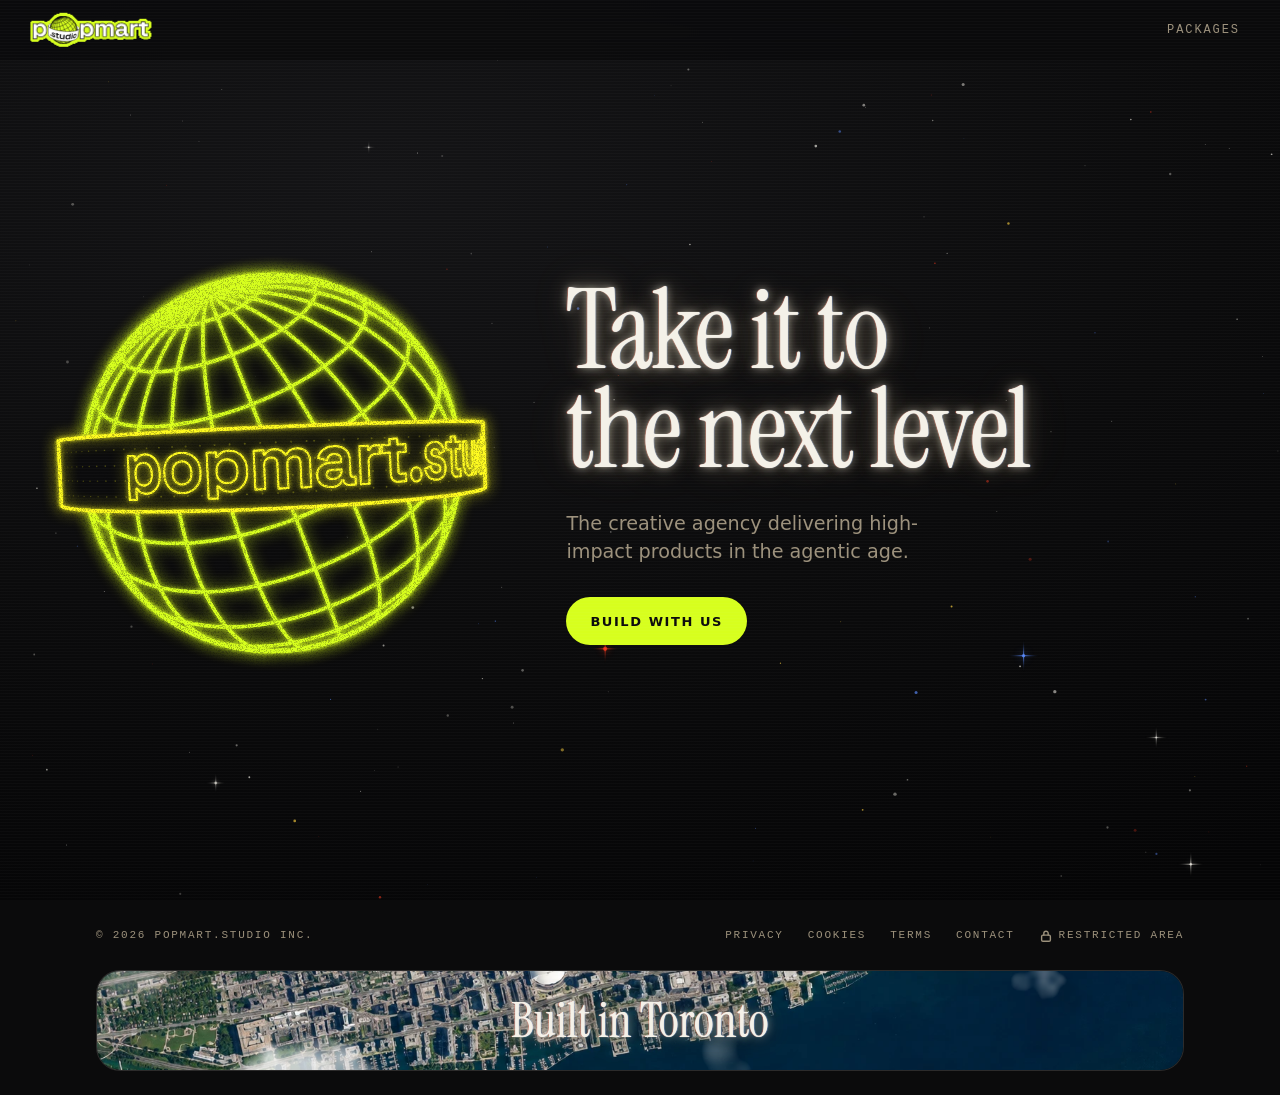
==== index.html @ 09f439f3 "Deploy main site build 924fa9c (polish, restricted access granted/denied, W1 logo, Umami tracking); " ====
<!doctype html>
<html lang="en">
  <head>
    <meta charset="UTF-8" />
    <meta name="viewport" content="width=device-width, initial-scale=1.0, viewport-fit=cover" />
    <!-- Title and description follow docs/brand/BRAND.md; main.ts sets the title again at runtime. -->
    <title>Popmart: take it to the next level</title>
    <meta name="description" content="Take it to the next level. Popmart is the creative agency delivering high-impact products in the agentic age." />
    <link rel="canonical" href="https://popmart.studio/" />
    <meta property="og:type" content="website" />
    <meta property="og:site_name" content="Popmart" />
    <meta property="og:title" content="Popmart: take it to the next level" />
    <meta property="og:description" content="Take it to the next level. Popmart is the creative agency delivering high-impact products in the agentic age." />
    <meta property="og:url" content="https://popmart.studio/" />
    <meta property="og:image" content="https://popmart.studio/og/popmart.jpg" />
    <meta property="og:image:width" content="1200" />
    <meta property="og:image:height" content="630" />
    <meta property="og:image:alt" content="Popmart: a glowing wireframe globe on a night sky." />
    <meta name="twitter:card" content="summary_large_image" />
    <script type="application/ld+json">{"@context":"https://schema.org","@type":"Organization","name":"popmart.studio inc.","url":"https://popmart.studio/","email":"hello@popmart.studio","address":{"@type":"PostalAddress","addressLocality":"Toronto","addressRegion":"ON","addressCountry":"CA"}}</script>
    <meta name="color-scheme" content="dark" />
    <link rel="icon" type="image/svg+xml" href="data:image/svg+xml,%3Csvg%20xmlns%3D%22http%3A%2F%2Fwww.w3.org%2F2000%2Fsvg%22%20viewBox%3D%220%200%2032%2032%22%3E%3Crect%20width%3D%2232%22%20height%3D%2232%22%20rx%3D%227%22%20fill%3D%22%230B0B0C%22%2F%3E%3Cg%20fill%3D%22none%22%20stroke%3D%22%23FFFB1F%22%20stroke-width%3D%221.8%22%20transform%3D%22rotate%28-18%2016%2016%29%22%3E%3Ccircle%20cx%3D%2216%22%20cy%3D%2216%22%20r%3D%2211.5%22%2F%3E%3Cellipse%20cx%3D%2216%22%20cy%3D%2216%22%20rx%3D%225%22%20ry%3D%2211.5%22%2F%3E%3Cpath%20d%3D%22M16%204.5v23M4.5%2016h23M6.3%2010h19.4M6.3%2022h19.4%22%2F%3E%3C%2Fg%3E%3C%2Fsvg%3E" />
    <script type="module" crossorigin src="./assets/main-B0G5JSRK.js"></script>
    <link rel="modulepreload" crossorigin href="./assets/popmart-logo-sticker-BYzoc0dW.js">
    <link rel="modulepreload" crossorigin href="./assets/analytics-6MR0V2H6.js">
    <link rel="modulepreload" crossorigin href="./assets/common-Bs9WjriF.js">
    <link rel="modulepreload" crossorigin href="./assets/globe-host-DySmc-qz.js">
    <link rel="stylesheet" crossorigin href="./assets/popmart-logo-sticker-D_1UnP_u.css">
  </head>
  <body>
    <div id="app"></div>
    <noscript><p style="padding:20px;font-family:sans-serif;color:#F4F1E8;background:#0B0B0C">Popmart: take it to the next level. The creative agency delivering high-impact products in the agentic age. Write to hello@popmart.studio.</p></noscript>
  </body>
</html>
---- assets/popmart-logo-sticker-D_1UnP_u.css ----
@font-face{font-family:Instrument Serif;font-style:normal;font-display:swap;font-weight:400;src:url(./instrument-serif-latin-ext-400-normal-C2je3j2s.woff2)format("woff2"),url(./instrument-serif-latin-ext-400-normal-CFCUzsTy.woff)format("woff");unicode-range:U+100-2BA,U+2BD-2C5,U+2C7-2CC,U+2CE-2D7,U+2DD-2FF,U+304,U+308,U+329,U+1D00-1DBF,U+1E00-1E9F,U+1EF2-1EFF,U+2020,U+20A0-20AB,U+20AD-20C0,U+2113,U+2C60-2C7F,U+A720-A7FF}@font-face{font-family:Instrument Serif;font-style:normal;font-display:swap;font-weight:400;src:url(./instrument-serif-latin-400-normal-DnYpCC2O.woff2)format("woff2"),url(./instrument-serif-latin-400-normal-BVbkICAY.woff)format("woff");unicode-range:U+??,U+131,U+152-153,U+2BB-2BC,U+2C6,U+2DA,U+2DC,U+304,U+308,U+329,U+2000-206F,U+20AC,U+2122,U+2191,U+2193,U+2212,U+2215,U+FEFF,U+FFFD}:root{--pm-night:#0b0b0c;--pm-cream:#f4f1e8;--pm-muted:#9c917c;--pm-lime:#d7ff1e;--pm-line:#f4f1e824;--pm-serif:"Instrument Serif", Georgia, "Times New Roman", serif;--pm-sans:Inter, system-ui, -apple-system, "Segoe UI", sans-serif;--pm-mono:"IBM Plex Mono", ui-monospace, Menlo, Consolas, monospace;--pm-gutter-l:max(16px, env(safe-area-inset-left,0px));--pm-gutter-r:max(16px, env(safe-area-inset-right,0px));--lightningcss-light: ;--lightningcss-dark:initial;color-scheme:dark}html{scroll-behavior:smooth}@media (prefers-reduced-motion:reduce){html{scroll-behavior:auto}}body{background:radial-gradient(120% 90% at 30% 20%, #141416 0%, var(--pm-night) 55%, #050506 100%) fixed;background-color:var(--pm-night);color:var(--pm-cream);font:400 17px/1.55 var(--pm-sans);-webkit-font-smoothing:antialiased;margin:0;overflow-x:hidden}body:after{content:"";pointer-events:none;z-index:5;background:repeating-linear-gradient(#ffffff06 0 1px,#0000 1px 3px);position:fixed;inset:0}#app{position:relative}.pm-sky{z-index:0;width:100%;height:100%;display:block;position:fixed;inset:0}.pm-top,main,.pm-foot{z-index:1;position:relative}a{color:inherit}a:focus-visible,.pm-globe:focus-visible{outline:2px solid var(--pm-cream);outline-offset:4px;border-radius:6px}.pm-top{z-index:4;padding-block:max(8px, env(safe-area-inset-top,0px)) 8px;padding-left:max(28px, env(safe-area-inset-left,0px));padding-right:max(28px, env(safe-area-inset-right,0px));-webkit-backdrop-filter:blur(12px);backdrop-filter:blur(12px);background:#0b0b0cf0;justify-content:space-between;align-items:center;gap:16px;display:flex;position:sticky;top:0}.pm-logo{line-height:0;display:block}.pm-logo>svg{width:auto;height:30px;display:block}@media (width>=640px){.pm-logo>svg{height:38px}}.pm-nav{gap:4px;display:flex}.pm-nav a{min-height:44px;font:500 12px/1 var(--pm-mono);letter-spacing:.16em;text-transform:uppercase;white-space:nowrap;color:var(--pm-muted);align-items:center;padding:0 12px;text-decoration:none;display:inline-flex}.pm-nav a:hover{color:var(--pm-cream)}.pm-nav .pm-members{border:1px solid var(--pm-line);color:var(--pm-cream);border-radius:999px}.pm-hero{box-sizing:border-box;max-width:1600px;min-height:calc(100svh - 70px);padding-block:24px 48px;padding-left:var(--pm-gutter-l);padding-right:var(--pm-gutter-r);grid-template-columns:minmax(280px,40vw) minmax(0,1fr);align-items:center;gap:clamp(16px,3vw,48px);margin:0 auto;display:grid}.pm-globe{aspect-ratio:1;cursor:pointer;border-radius:50%;width:100%;max-width:100%;display:block}.pm-copy{flex-direction:column;gap:clamp(20px,3.5vh,36px);min-width:0;display:flex}.pm-title{font:400 clamp(52px, 8.6vw, 156px)/.9 var(--pm-serif);letter-spacing:-.015em;text-wrap:balance;margin:0}.pm-title,.pm-glow{text-shadow:0 0 1px #fffff5e6,0 0 8px #fff8e18c,0 0 22px #ffecc852,0 0 48px #ffd6a02e,-1px 0 #ff3c2859,1px 0 #508cff4d}.pm-sub{max-width:34ch;color:var(--pm-muted);text-wrap:pretty;margin:0;font-size:clamp(17px,1.5vw,21px);line-height:1.45}.pm-ctas{flex-wrap:wrap;align-items:center;gap:12px 20px;margin:0;display:flex}.pm-btn{background:var(--pm-lime);min-height:48px;color:var(--pm-night);font:700 13px/1 var(--pm-sans);letter-spacing:.12em;text-transform:uppercase;border-radius:999px;align-items:center;padding:0 24px;text-decoration:none;display:inline-flex}.pm-btn:hover{background:var(--pm-cream)}.pm-link{min-height:44px;color:var(--pm-cream);text-underline-offset:5px;-webkit-text-decoration-color:var(--pm-muted);text-decoration-color:var(--pm-muted);align-items:center;font-size:16px;display:inline-flex}.pm-kicker{font:500 12px/1.4 var(--pm-mono);letter-spacing:.18em;text-transform:uppercase;color:var(--pm-lime);margin:0}.pm-wrap{box-sizing:border-box;max-width:880px;padding-left:var(--pm-gutter-l);padding-right:var(--pm-gutter-r);margin:0 auto}.pm-wrap-wide{max-width:1120px}.pm-center{text-align:center;flex-direction:column;align-items:center;display:flex}.pm-h2{font:400 clamp(44px, 7vw, 104px)/.95 var(--pm-serif);letter-spacing:-.01em;text-wrap:balance;margin:0}.pm-statement{max-width:44ch;font:400 clamp(17px, 1.6vw, 21px)/1.5 var(--pm-sans);color:var(--pm-muted);text-wrap:balance;margin:20px auto 0}.pm-center .pm-ctas{justify-content:center;margin-top:36px}.pm-email{font:500 15px/1.4 var(--pm-mono);color:var(--pm-cream);-webkit-user-select:all;user-select:all;overflow-wrap:anywhere}.pm-packages{padding-block:clamp(40px,8vh,96px) clamp(64px,12vh,128px)}.pm-cards{grid-template-columns:repeat(3,minmax(0,1fr));align-items:stretch;gap:20px;margin-top:clamp(48px,8vh,88px);display:grid}.pm-card{grid-row:span 6;grid-template-rows:subgrid;border:1px solid var(--pm-line);background:#141416d1;border-radius:24px;row-gap:16px;min-width:0;padding:28px 24px 24px;scroll-margin-top:24px;display:grid}.pm-card:hover,.pm-card:focus-within,.pm-card:target{border-color:var(--pm-lime)}.pm-card-kind{font:500 12px/1.4 var(--pm-mono);letter-spacing:.16em;text-transform:uppercase;color:var(--pm-lime);gap:12px;margin:0;display:flex}.pm-card-kind span{color:var(--pm-muted);font-variant-numeric:tabular-nums}.pm-card-name{font:400 clamp(56px, 6vw, 80px)/.9 var(--pm-serif);margin:0}.pm-card-who{text-wrap:pretty;margin:0;font-size:17px;line-height:1.5}.pm-card-list{border-top:1px solid var(--pm-line);padding-top:16px}.pm-card-adds{font:500 12px/1.4 var(--pm-mono);letter-spacing:.12em;text-transform:uppercase;color:var(--pm-muted);margin:0 0 12px}.pm-card ul{gap:14px;margin:0;padding:0;list-style:none;display:grid}.pm-card li{color:var(--pm-muted);gap:2px;padding-left:22px;font-size:15px;line-height:1.45;display:grid;position:relative}.pm-card li:before{content:"";background:var(--pm-lime);border-radius:50%;width:9px;height:9px;position:absolute;top:6px;left:0}.pm-card li strong{color:var(--pm-cream);font-size:16px;font-weight:600}.pm-card-get{border-top:1px solid var(--pm-line);gap:4px;margin:0;padding-top:16px;font-size:16px;font-weight:600;display:grid}.pm-card-get span{font:500 11px/1.4 var(--pm-mono);letter-spacing:.16em;text-transform:uppercase;color:var(--pm-lime)}.pm-card-cta{justify-content:center}.pm-note{text-align:center;color:var(--pm-muted);margin:32px 0 0}.pm-legal{padding-block:clamp(40px,8vh,96px)}.pm-legal .pm-legal-updated{margin-left:0}.pm-legal-part{max-width:65ch;margin-top:48px;scroll-margin-top:96px}.pm-legal-part h2{font:400 clamp(30px, 4vw, 40px)/1.1 var(--pm-serif);margin:0 0 12px}.pm-legal-part p{color:var(--pm-cream);margin:0 0 14px}.pm-legal-part a{color:var(--pm-lime)}.pm-foot{padding-block:24px max(24px, env(safe-area-inset-bottom,0px))}.pm-city{border:1px solid var(--pm-line);background:var(--pm-night);border-radius:24px;height:max(80px,11svh);position:relative;overflow:hidden}.pm-city-map{width:100%;height:100%;display:block}.pm-city-title{text-align:center;font:400 clamp(28px, 4vw, 48px)/1 var(--pm-serif);pointer-events:none;filter:drop-shadow(0 2px 14px #000000b3);margin:0;position:absolute;top:50%;left:0;right:0;transform:translateY(-50%)}.pm-city-credit{color:#f4f1e8cc;pointer-events:none;background:#0b0b0cb3;border-radius:999px;margin:0;padding:2px 8px;font-size:10px;position:absolute;bottom:8px;left:10px}.pm-foot-row{font:500 11px/1.4 var(--pm-mono);letter-spacing:.16em;text-transform:uppercase;color:var(--pm-muted);flex-wrap:wrap;justify-content:space-between;align-items:center;gap:8px 24px;margin-bottom:12px;display:flex}.pm-foot-name{margin:0}.pm-foot-links{flex-wrap:wrap;gap:0 4px;margin-inline:-10px;display:flex}.pm-foot-links a,.pm-foot-links .pm-copybtn{min-height:44px;color:var(--pm-muted);align-items:center;gap:6px;padding:0 10px;text-decoration:none;display:inline-flex}.pm-foot-links a:hover,.pm-foot-links .pm-copybtn:hover{color:var(--pm-cream)}.pm-lock{display:inline-flex}.pm-copybtn{font:inherit;letter-spacing:inherit;text-transform:inherit;color:inherit;cursor:pointer;background:0 0;border:0;margin:0;position:relative}.pm-copy-done{opacity:0;color:var(--pm-lime);transition:opacity .15s,transform .15s;display:inline-flex;position:absolute;left:calc(100% - 8px);transform:scale(.6)}.pm-copybtn.is-copied .pm-copy-done{opacity:1;transform:none}.pm-copy-tip{background:var(--pm-cream);color:var(--pm-night);font:500 12px/1.2 var(--pm-sans);letter-spacing:0;text-transform:none;white-space:nowrap;opacity:0;pointer-events:none;border-radius:8px;padding:6px 10px;transition:opacity .15s,translate .15s;position:absolute;bottom:calc(100% + 6px);left:50%;translate:-50% 4px}.pm-copy-tip:empty{display:none}.pm-copybtn.is-copied .pm-copy-tip,.pm-copybtn.is-shown .pm-copy-tip{opacity:1;translate:-50%}.pm-copybtn:focus-visible{outline:2px solid var(--pm-cream);outline-offset:2px;border-radius:6px}.pm-copy-inline{color:var(--pm-lime);text-underline-offset:3px;align-items:center;gap:4px;padding:0;text-decoration:underline;display:inline-flex}.pm-copy-inline .pm-copy-done{left:calc(100% + 4px)}@media (width<=640px){.pm-foot-row{text-align:center;flex-direction:column;justify-content:center;gap:12px}.pm-foot-links{justify-content:center;gap:4px 20px;max-width:340px;margin-inline:0}}@media (width<=900px){.pm-hero{text-align:center;grid-template-columns:minmax(0,1fr);align-content:center;justify-items:center;min-height:auto;padding-block:32px 64px}.pm-globe{width:min(62vw,330px)}.pm-title{font-size:clamp(48px,13vw,84px)}.pm-copy{align-items:center;width:100%}.pm-hero .pm-ctas{justify-content:center}}@media (width<=480px){.pm-top{padding-left:max(20px, env(safe-area-inset-left,0px));padding-right:max(12px, env(safe-area-inset-right,0px))}.pm-nav a{letter-spacing:.1em;padding:0 10px}}@media (width<=900px){.pm-cards{grid-template-columns:minmax(0,1fr);max-width:520px;margin-inline:auto}}
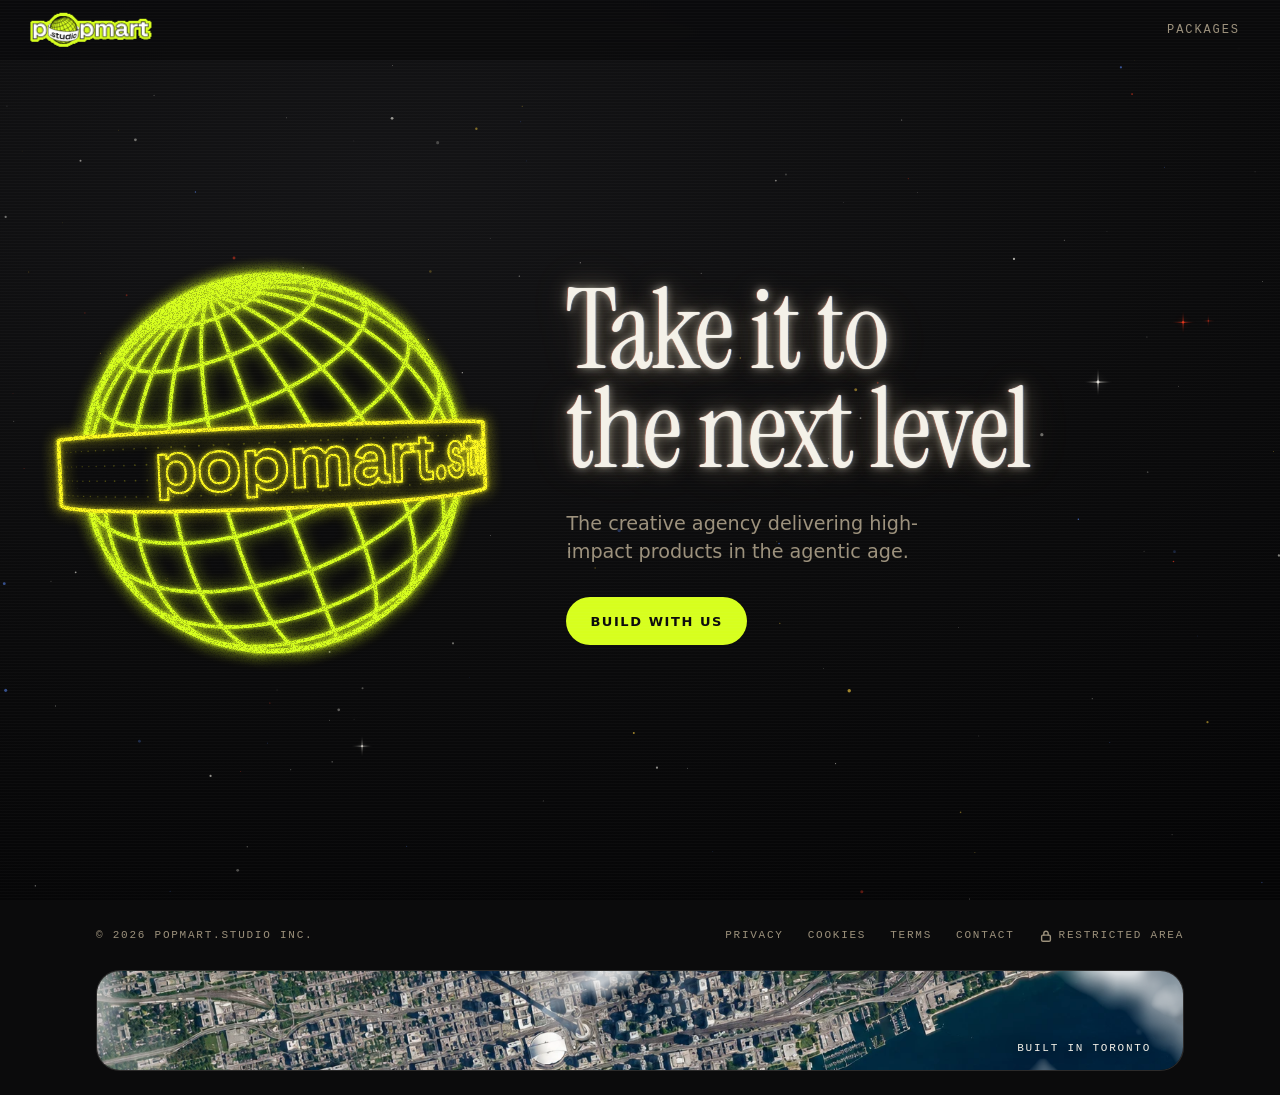
==== commit f48f482b: "Deploy main site build 48ab142 (restricted LED font, beam wipe, scan lines, green granted; footer to" ====
--- a/index.html
+++ b/index.html
@@ -20,12 +20,12 @@
     <script type="application/ld+json">{"@context":"https://schema.org","@type":"Organization","name":"popmart.studio inc.","url":"https://popmart.studio/","email":"hello@popmart.studio","address":{"@type":"PostalAddress","addressLocality":"Toronto","addressRegion":"ON","addressCountry":"CA"}}</script>
     <meta name="color-scheme" content="dark" />
     <link rel="icon" type="image/svg+xml" href="data:image/svg+xml,%3Csvg%20xmlns%3D%22http%3A%2F%2Fwww.w3.org%2F2000%2Fsvg%22%20viewBox%3D%220%200%2032%2032%22%3E%3Crect%20width%3D%2232%22%20height%3D%2232%22%20rx%3D%227%22%20fill%3D%22%230B0B0C%22%2F%3E%3Cg%20fill%3D%22none%22%20stroke%3D%22%23FFFB1F%22%20stroke-width%3D%221.8%22%20transform%3D%22rotate%28-18%2016%2016%29%22%3E%3Ccircle%20cx%3D%2216%22%20cy%3D%2216%22%20r%3D%2211.5%22%2F%3E%3Cellipse%20cx%3D%2216%22%20cy%3D%2216%22%20rx%3D%225%22%20ry%3D%2211.5%22%2F%3E%3Cpath%20d%3D%22M16%204.5v23M4.5%2016h23M6.3%2010h19.4M6.3%2022h19.4%22%2F%3E%3C%2Fg%3E%3C%2Fsvg%3E" />
-    <script type="module" crossorigin src="./assets/main-B0G5JSRK.js"></script>
-    <link rel="modulepreload" crossorigin href="./assets/popmart-logo-sticker-BYzoc0dW.js">
+    <script type="module" crossorigin src="./assets/main-DjNZqnS1.js"></script>
+    <link rel="modulepreload" crossorigin href="./assets/popmart-logo-sticker-B9rBhHy_.js">
     <link rel="modulepreload" crossorigin href="./assets/analytics-6MR0V2H6.js">
-    <link rel="modulepreload" crossorigin href="./assets/common-Bs9WjriF.js">
-    <link rel="modulepreload" crossorigin href="./assets/globe-host-DySmc-qz.js">
-    <link rel="stylesheet" crossorigin href="./assets/popmart-logo-sticker-D_1UnP_u.css">
+    <link rel="modulepreload" crossorigin href="./assets/common-CgDsStlb.js">
+    <link rel="modulepreload" crossorigin href="./assets/globe-host-D3DgwiAF.js">
+    <link rel="stylesheet" crossorigin href="./assets/popmart-logo-sticker-H9shFI2y.css">
   </head>
   <body>
     <div id="app"></div>
--- a/assets/popmart-logo-sticker-H9shFI2y.css
+++ b/assets/popmart-logo-sticker-H9shFI2y.css
@@ -0,0 +1 @@
+@font-face{font-family:Instrument Serif;font-style:normal;font-display:swap;font-weight:400;src:url(./instrument-serif-latin-ext-400-normal-C2je3j2s.woff2)format("woff2"),url(./instrument-serif-latin-ext-400-normal-CFCUzsTy.woff)format("woff");unicode-range:U+100-2BA,U+2BD-2C5,U+2C7-2CC,U+2CE-2D7,U+2DD-2FF,U+304,U+308,U+329,U+1D00-1DBF,U+1E00-1E9F,U+1EF2-1EFF,U+2020,U+20A0-20AB,U+20AD-20C0,U+2113,U+2C60-2C7F,U+A720-A7FF}@font-face{font-family:Instrument Serif;font-style:normal;font-display:swap;font-weight:400;src:url(./instrument-serif-latin-400-normal-DnYpCC2O.woff2)format("woff2"),url(./instrument-serif-latin-400-normal-BVbkICAY.woff)format("woff");unicode-range:U+??,U+131,U+152-153,U+2BB-2BC,U+2C6,U+2DA,U+2DC,U+304,U+308,U+329,U+2000-206F,U+20AC,U+2122,U+2191,U+2193,U+2212,U+2215,U+FEFF,U+FFFD}:root{--pm-night:#0b0b0c;--pm-cream:#f4f1e8;--pm-muted:#9c917c;--pm-lime:#d7ff1e;--pm-line:#f4f1e824;--pm-serif:"Instrument Serif", Georgia, "Times New Roman", serif;--pm-sans:Inter, system-ui, -apple-system, "Segoe UI", sans-serif;--pm-mono:"IBM Plex Mono", ui-monospace, Menlo, Consolas, monospace;--pm-gutter-l:max(16px, env(safe-area-inset-left,0px));--pm-gutter-r:max(16px, env(safe-area-inset-right,0px));--lightningcss-light: ;--lightningcss-dark:initial;color-scheme:dark}html{scroll-behavior:smooth}@media (prefers-reduced-motion:reduce){html{scroll-behavior:auto}}body{background:radial-gradient(120% 90% at 30% 20%, #141416 0%, var(--pm-night) 55%, #050506 100%) fixed;background-color:var(--pm-night);color:var(--pm-cream);font:400 17px/1.55 var(--pm-sans);-webkit-font-smoothing:antialiased;margin:0;overflow-x:hidden}body:after{content:"";pointer-events:none;z-index:5;background:repeating-linear-gradient(#ffffff06 0 1px,#0000 1px 3px);position:fixed;inset:0}#app{position:relative}.pm-sky{z-index:0;width:100%;height:100%;display:block;position:fixed;inset:0}.pm-top,main,.pm-foot{z-index:1;position:relative}a{color:inherit}a:focus-visible,.pm-globe:focus-visible{outline:2px solid var(--pm-cream);outline-offset:4px;border-radius:6px}.pm-top{z-index:4;padding-block:max(8px, env(safe-area-inset-top,0px)) 8px;padding-left:max(28px, env(safe-area-inset-left,0px));padding-right:max(28px, env(safe-area-inset-right,0px));-webkit-backdrop-filter:blur(12px);backdrop-filter:blur(12px);background:#0b0b0cf0;justify-content:space-between;align-items:center;gap:16px;display:flex;position:sticky;top:0}.pm-logo{line-height:0;display:block}.pm-logo>svg{width:auto;height:30px;display:block}@media (width>=640px){.pm-logo>svg{height:38px}}.pm-nav{gap:4px;display:flex}.pm-nav a{min-height:44px;font:500 12px/1 var(--pm-mono);letter-spacing:.16em;text-transform:uppercase;white-space:nowrap;color:var(--pm-muted);align-items:center;padding:0 12px;text-decoration:none;display:inline-flex}.pm-nav a:hover{color:var(--pm-cream)}.pm-nav .pm-members{border:1px solid var(--pm-line);color:var(--pm-cream);border-radius:999px}.pm-hero{box-sizing:border-box;max-width:1600px;min-height:calc(100svh - 70px);padding-block:24px 48px;padding-left:var(--pm-gutter-l);padding-right:var(--pm-gutter-r);grid-template-columns:minmax(280px,40vw) minmax(0,1fr);align-items:center;gap:clamp(16px,3vw,48px);margin:0 auto;display:grid}.pm-globe{aspect-ratio:1;cursor:pointer;border-radius:50%;width:100%;max-width:100%;display:block}.pm-copy{flex-direction:column;gap:clamp(20px,3.5vh,36px);min-width:0;display:flex}.pm-title{font:400 clamp(52px, 8.6vw, 156px)/.9 var(--pm-serif);letter-spacing:-.015em;text-wrap:balance;margin:0}.pm-title,.pm-glow{text-shadow:0 0 1px #fffff5e6,0 0 8px #fff8e18c,0 0 22px #ffecc852,0 0 48px #ffd6a02e,-1px 0 #ff3c2859,1px 0 #508cff4d}.pm-sub{max-width:34ch;color:var(--pm-muted);text-wrap:pretty;margin:0;font-size:clamp(17px,1.5vw,21px);line-height:1.45}.pm-ctas{flex-wrap:wrap;align-items:center;gap:12px 20px;margin:0;display:flex}.pm-btn{background:var(--pm-lime);min-height:48px;color:var(--pm-night);font:700 13px/1 var(--pm-sans);letter-spacing:.12em;text-transform:uppercase;border-radius:999px;align-items:center;padding:0 24px;text-decoration:none;display:inline-flex}.pm-btn:hover{background:var(--pm-cream)}.pm-link{min-height:44px;color:var(--pm-cream);text-underline-offset:5px;-webkit-text-decoration-color:var(--pm-muted);text-decoration-color:var(--pm-muted);align-items:center;font-size:16px;display:inline-flex}.pm-kicker{font:500 12px/1.4 var(--pm-mono);letter-spacing:.18em;text-transform:uppercase;color:var(--pm-lime);margin:0}.pm-wrap{box-sizing:border-box;max-width:880px;padding-left:var(--pm-gutter-l);padding-right:var(--pm-gutter-r);margin:0 auto}.pm-wrap-wide{max-width:1120px}.pm-center{text-align:center;flex-direction:column;align-items:center;display:flex}.pm-h2{font:400 clamp(44px, 7vw, 104px)/.95 var(--pm-serif);letter-spacing:-.01em;text-wrap:balance;margin:0}.pm-statement{max-width:44ch;font:400 clamp(17px, 1.6vw, 21px)/1.5 var(--pm-sans);color:var(--pm-muted);text-wrap:balance;margin:20px auto 0}.pm-center .pm-ctas{justify-content:center;margin-top:36px}.pm-email{font:500 15px/1.4 var(--pm-mono);color:var(--pm-cream);-webkit-user-select:all;user-select:all;overflow-wrap:anywhere}.pm-packages{padding-block:clamp(40px,8vh,96px) clamp(64px,12vh,128px)}.pm-cards{grid-template-columns:repeat(3,minmax(0,1fr));align-items:stretch;gap:20px;margin-top:clamp(48px,8vh,88px);display:grid}.pm-card{grid-row:span 6;grid-template-rows:subgrid;border:1px solid var(--pm-line);background:#141416d1;border-radius:24px;row-gap:16px;min-width:0;padding:28px 24px 24px;scroll-margin-top:24px;display:grid}.pm-card:hover,.pm-card:focus-within,.pm-card:target{border-color:var(--pm-lime)}.pm-card-kind{font:500 12px/1.4 var(--pm-mono);letter-spacing:.16em;text-transform:uppercase;color:var(--pm-lime);gap:12px;margin:0;display:flex}.pm-card-kind span{color:var(--pm-muted);font-variant-numeric:tabular-nums}.pm-card-name{font:400 clamp(56px, 6vw, 80px)/.9 var(--pm-serif);margin:0}.pm-card-who{text-wrap:pretty;margin:0;font-size:17px;line-height:1.5}.pm-card-list{border-top:1px solid var(--pm-line);padding-top:16px}.pm-card-adds{font:500 12px/1.4 var(--pm-mono);letter-spacing:.12em;text-transform:uppercase;color:var(--pm-muted);margin:0 0 12px}.pm-card ul{gap:14px;margin:0;padding:0;list-style:none;display:grid}.pm-card li{color:var(--pm-muted);gap:2px;padding-left:22px;font-size:15px;line-height:1.45;display:grid;position:relative}.pm-card li:before{content:"";background:var(--pm-lime);border-radius:50%;width:9px;height:9px;position:absolute;top:6px;left:0}.pm-card li strong{color:var(--pm-cream);font-size:16px;font-weight:600}.pm-card-get{border-top:1px solid var(--pm-line);gap:4px;margin:0;padding-top:16px;font-size:16px;font-weight:600;display:grid}.pm-card-get span{font:500 11px/1.4 var(--pm-mono);letter-spacing:.16em;text-transform:uppercase;color:var(--pm-lime)}.pm-card-cta{justify-content:center}.pm-note{text-align:center;color:var(--pm-muted);margin:32px 0 0}.pm-legal{padding-block:clamp(40px,8vh,96px)}.pm-legal .pm-legal-updated{margin-left:0}.pm-legal-part{max-width:65ch;margin-top:48px;scroll-margin-top:96px}.pm-legal-part h2{font:400 clamp(30px, 4vw, 40px)/1.1 var(--pm-serif);margin:0 0 12px}.pm-legal-part p{color:var(--pm-cream);margin:0 0 14px}.pm-legal-part a{color:var(--pm-lime)}.pm-foot{padding-block:24px max(24px, env(safe-area-inset-bottom,0px))}.pm-city{border:1px solid var(--pm-line);background:var(--pm-night);border-radius:24px;height:max(80px,11svh);position:relative;overflow:hidden}.pm-city-map{width:100%;height:100%;display:block}.pm-city-title{font:500 11px/1.4 var(--pm-mono);letter-spacing:.16em;text-transform:uppercase;color:var(--pm-cream);text-shadow:none;pointer-events:none;filter:drop-shadow(0 1px 6px #000c);margin:0;position:absolute;bottom:clamp(8px,14%,18px);right:clamp(12px,3%,32px)}.pm-city-credit{color:#f4f1e8cc;pointer-events:none;background:#0b0b0cb3;border-radius:999px;margin:0;padding:2px 8px;font-size:10px;position:absolute;bottom:8px;left:10px}.pm-foot-row{font:500 11px/1.4 var(--pm-mono);letter-spacing:.16em;text-transform:uppercase;color:var(--pm-muted);flex-wrap:wrap;justify-content:space-between;align-items:center;gap:8px 24px;margin-bottom:12px;display:flex}.pm-foot-name{margin:0}.pm-foot-links{flex-wrap:wrap;gap:0 4px;margin-inline:-10px;display:flex}.pm-foot-links a,.pm-foot-links .pm-copybtn{min-height:44px;color:var(--pm-muted);align-items:center;gap:6px;padding:0 10px;text-decoration:none;display:inline-flex}.pm-foot-links a:hover,.pm-foot-links .pm-copybtn:hover{color:var(--pm-cream)}.pm-lock{display:inline-flex}.pm-copybtn{font:inherit;letter-spacing:inherit;text-transform:inherit;color:inherit;cursor:pointer;background:0 0;border:0;margin:0;position:relative}.pm-copy-done{opacity:0;color:var(--pm-lime);transition:opacity .15s,transform .15s;display:inline-flex;position:absolute;left:calc(100% - 8px);transform:scale(.6)}.pm-copybtn.is-copied .pm-copy-done{opacity:1;transform:none}.pm-copy-tip{color:var(--pm-cream);font:500 12px/1.2 var(--pm-sans);letter-spacing:0;text-transform:none;white-space:nowrap;opacity:0;pointer-events:none;background:#262624;border:1px solid #f4f1e824;border-radius:8px;padding:6px 10px;transition:opacity .15s,translate .15s;position:absolute;bottom:calc(100% + 6px);left:50%;translate:-50% 4px;box-shadow:0 6px 18px #00000073}.pm-copy-tip:empty{display:none}.pm-copybtn.is-copied .pm-copy-tip,.pm-copybtn.is-shown .pm-copy-tip{opacity:1;translate:-50%}.pm-copybtn:focus-visible{outline:2px solid var(--pm-cream);outline-offset:2px;border-radius:6px}.pm-copy-inline{color:var(--pm-lime);text-underline-offset:3px;align-items:center;gap:4px;padding:0;text-decoration:underline;display:inline-flex}.pm-copy-inline .pm-copy-done{left:calc(100% + 4px)}@media (width<=640px){.pm-foot-row{text-align:center;flex-direction:column;justify-content:center;gap:12px}.pm-foot-links{justify-content:center;gap:4px 20px;max-width:340px;margin-inline:0}}@media (width<=900px){.pm-hero{text-align:center;grid-template-columns:minmax(0,1fr);align-content:center;justify-items:center;min-height:auto;padding-block:32px 64px}.pm-globe{width:min(62vw,330px)}.pm-title{font-size:clamp(48px,13vw,84px)}.pm-copy{align-items:center;width:100%}.pm-hero .pm-ctas{justify-content:center}}@media (width<=480px){.pm-top{padding-left:max(20px, env(safe-area-inset-left,0px));padding-right:max(12px, env(safe-area-inset-right,0px))}.pm-nav a{letter-spacing:.1em;padding:0 10px}}@media (width<=900px){.pm-cards{grid-template-columns:minmax(0,1fr);max-width:520px;margin-inline:auto}}
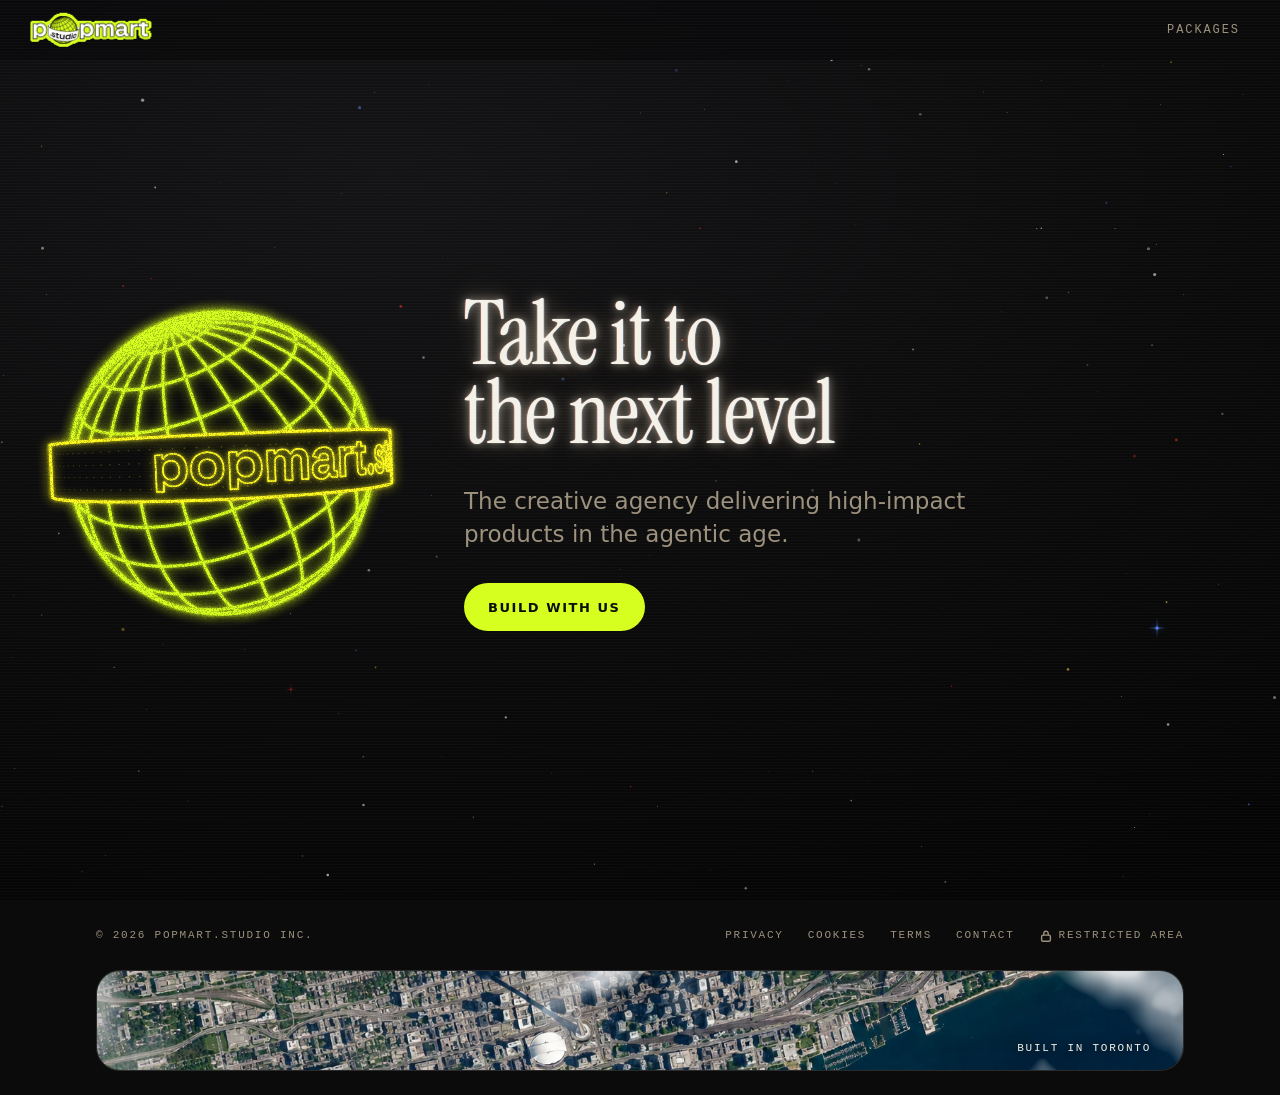
==== commit 5ca294e2: "Deploy main site build 653fa62 (smaller hero, one-line packages intro, sphere LED panel, page colour" ====
--- a/index.html
+++ b/index.html
@@ -20,12 +20,12 @@
     <script type="application/ld+json">{"@context":"https://schema.org","@type":"Organization","name":"popmart.studio inc.","url":"https://popmart.studio/","email":"hello@popmart.studio","address":{"@type":"PostalAddress","addressLocality":"Toronto","addressRegion":"ON","addressCountry":"CA"}}</script>
     <meta name="color-scheme" content="dark" />
     <link rel="icon" type="image/svg+xml" href="data:image/svg+xml,%3Csvg%20xmlns%3D%22http%3A%2F%2Fwww.w3.org%2F2000%2Fsvg%22%20viewBox%3D%220%200%2032%2032%22%3E%3Crect%20width%3D%2232%22%20height%3D%2232%22%20rx%3D%227%22%20fill%3D%22%230B0B0C%22%2F%3E%3Cg%20fill%3D%22none%22%20stroke%3D%22%23FFFB1F%22%20stroke-width%3D%221.8%22%20transform%3D%22rotate%28-18%2016%2016%29%22%3E%3Ccircle%20cx%3D%2216%22%20cy%3D%2216%22%20r%3D%2211.5%22%2F%3E%3Cellipse%20cx%3D%2216%22%20cy%3D%2216%22%20rx%3D%225%22%20ry%3D%2211.5%22%2F%3E%3Cpath%20d%3D%22M16%204.5v23M4.5%2016h23M6.3%2010h19.4M6.3%2022h19.4%22%2F%3E%3C%2Fg%3E%3C%2Fsvg%3E" />
-    <script type="module" crossorigin src="./assets/main-DjNZqnS1.js"></script>
-    <link rel="modulepreload" crossorigin href="./assets/popmart-logo-sticker-B9rBhHy_.js">
+    <script type="module" crossorigin src="./assets/main-DmKQWAIK.js"></script>
+    <link rel="modulepreload" crossorigin href="./assets/popmart-logo-sticker-wb8j6ng9.js">
     <link rel="modulepreload" crossorigin href="./assets/analytics-6MR0V2H6.js">
-    <link rel="modulepreload" crossorigin href="./assets/common-CgDsStlb.js">
-    <link rel="modulepreload" crossorigin href="./assets/globe-host-D3DgwiAF.js">
-    <link rel="stylesheet" crossorigin href="./assets/popmart-logo-sticker-H9shFI2y.css">
+    <link rel="modulepreload" crossorigin href="./assets/common-C12qJk7I.js">
+    <link rel="modulepreload" crossorigin href="./assets/globe-host-rE4OFWDB.js">
+    <link rel="stylesheet" crossorigin href="./assets/popmart-logo-sticker-7hBACeBk.css">
   </head>
   <body>
     <div id="app"></div>
--- a/assets/popmart-logo-sticker-7hBACeBk.css
+++ b/assets/popmart-logo-sticker-7hBACeBk.css
@@ -0,0 +1 @@
+@font-face{font-family:Instrument Serif;font-style:normal;font-display:swap;font-weight:400;src:url(./instrument-serif-latin-ext-400-normal-C2je3j2s.woff2)format("woff2"),url(./instrument-serif-latin-ext-400-normal-CFCUzsTy.woff)format("woff");unicode-range:U+100-2BA,U+2BD-2C5,U+2C7-2CC,U+2CE-2D7,U+2DD-2FF,U+304,U+308,U+329,U+1D00-1DBF,U+1E00-1E9F,U+1EF2-1EFF,U+2020,U+20A0-20AB,U+20AD-20C0,U+2113,U+2C60-2C7F,U+A720-A7FF}@font-face{font-family:Instrument Serif;font-style:normal;font-display:swap;font-weight:400;src:url(./instrument-serif-latin-400-normal-DnYpCC2O.woff2)format("woff2"),url(./instrument-serif-latin-400-normal-BVbkICAY.woff)format("woff");unicode-range:U+??,U+131,U+152-153,U+2BB-2BC,U+2C6,U+2DA,U+2DC,U+304,U+308,U+329,U+2000-206F,U+20AC,U+2122,U+2191,U+2193,U+2212,U+2215,U+FEFF,U+FFFD}:root{--pm-night:#0b0b0c;--pm-cream:#f4f1e8;--pm-muted:#9c917c;--pm-lime:#d7ff1e;--pm-line:#f4f1e824;--pm-serif:"Instrument Serif", Georgia, "Times New Roman", serif;--pm-sans:Inter, system-ui, -apple-system, "Segoe UI", sans-serif;--pm-mono:"IBM Plex Mono", ui-monospace, Menlo, Consolas, monospace;--pm-gutter-l:max(16px, env(safe-area-inset-left,0px));--pm-gutter-r:max(16px, env(safe-area-inset-right,0px));--lightningcss-light: ;--lightningcss-dark:initial;color-scheme:dark}html{scroll-behavior:smooth}@media (prefers-reduced-motion:reduce){html{scroll-behavior:auto}}body{background:radial-gradient(120% 90% at 30% 20%, #141416 0%, var(--pm-night) 55%, #050506 100%) fixed;background-color:var(--pm-night);color:var(--pm-cream);font:400 17px/1.55 var(--pm-sans);-webkit-font-smoothing:antialiased;margin:0;overflow-x:hidden}body:after{content:"";pointer-events:none;z-index:5;background:repeating-linear-gradient(#ffffff06 0 1px,#0000 1px 3px);position:fixed;inset:0}#app{position:relative}.pm-sky{z-index:0;width:100%;height:100%;display:block;position:fixed;inset:0}.pm-top,main,.pm-foot{z-index:1;position:relative}a{color:inherit}a:focus-visible,.pm-globe:focus-visible{outline:2px solid var(--pm-cream);outline-offset:4px;border-radius:6px}.pm-top{z-index:4;padding-block:max(8px, env(safe-area-inset-top,0px)) 8px;padding-left:max(28px, env(safe-area-inset-left,0px));padding-right:max(28px, env(safe-area-inset-right,0px));-webkit-backdrop-filter:blur(12px);backdrop-filter:blur(12px);background:#0b0b0cf0;justify-content:space-between;align-items:center;gap:16px;display:flex;position:sticky;top:0}.pm-logo{line-height:0;display:block}.pm-logo>svg{width:auto;height:30px;display:block}@media (width>=640px){.pm-logo>svg{height:38px}}.pm-nav{gap:4px;display:flex}.pm-nav a{min-height:44px;font:500 12px/1 var(--pm-mono);letter-spacing:.16em;text-transform:uppercase;white-space:nowrap;color:var(--pm-muted);align-items:center;padding:0 12px;text-decoration:none;display:inline-flex}.pm-nav a:hover{color:var(--pm-cream)}.pm-nav .pm-members{border:1px solid var(--pm-line);color:var(--pm-cream);border-radius:999px}.pm-hero{box-sizing:border-box;max-width:1600px;min-height:calc(100svh - 70px);padding-block:24px 48px;padding-left:var(--pm-gutter-l);padding-right:var(--pm-gutter-r);grid-template-columns:minmax(260px,32vw) minmax(0,1fr);align-items:center;gap:clamp(16px,3vw,48px);margin:0 auto;display:grid}.pm-globe{aspect-ratio:1;cursor:pointer;border-radius:50%;width:100%;max-width:100%;display:block}.pm-copy{flex-direction:column;gap:clamp(20px,3.5vh,36px);min-width:0;display:flex}.pm-title{font:400 clamp(44px, 6.9vw, 125px)/.9 var(--pm-serif);letter-spacing:-.015em;text-wrap:balance;margin:0}.pm-title,.pm-glow{text-shadow:0 0 1px #fffff5e6,0 0 8px #fff8e18c,0 0 22px #ffecc852,0 0 48px #ffd6a02e,-1px 0 #ff3c2859,1px 0 #508cff4d}.pm-sub{max-width:36ch;color:var(--pm-muted);text-wrap:pretty;margin:0;font-size:clamp(17px,1.8vw,26px);line-height:1.45}.pm-ctas{flex-wrap:wrap;align-items:center;gap:12px 20px;margin:0;display:flex}.pm-btn{background:var(--pm-lime);min-height:48px;color:var(--pm-night);font:700 13px/1 var(--pm-sans);letter-spacing:.12em;text-transform:uppercase;border-radius:999px;align-items:center;padding:0 24px;text-decoration:none;display:inline-flex}.pm-btn:hover{background:var(--pm-cream)}.pm-link{min-height:44px;color:var(--pm-cream);text-underline-offset:5px;-webkit-text-decoration-color:var(--pm-muted);text-decoration-color:var(--pm-muted);align-items:center;font-size:16px;display:inline-flex}.pm-kicker{font:500 12px/1.4 var(--pm-mono);letter-spacing:.18em;text-transform:uppercase;color:var(--pm-lime);margin:0}.pm-wrap{box-sizing:border-box;max-width:880px;padding-left:var(--pm-gutter-l);padding-right:var(--pm-gutter-r);margin:0 auto}.pm-wrap-wide{max-width:1120px}.pm-center{text-align:center;flex-direction:column;align-items:center;display:flex}.pm-h2{font:400 clamp(44px, 7vw, 104px)/.95 var(--pm-serif);letter-spacing:-.01em;text-wrap:balance;margin:0}.pm-statement{max-width:44ch;font:400 clamp(17px, 1.6vw, 21px)/1.5 var(--pm-sans);color:var(--pm-muted);text-wrap:balance;margin:20px auto 0}@media (width>=900px){.pm-statement{white-space:nowrap;max-width:none;font-size:clamp(20px,1.7vw,24px)}}.pm-center .pm-ctas{justify-content:center;margin-top:36px}.pm-email{font:500 15px/1.4 var(--pm-mono);color:var(--pm-cream);-webkit-user-select:all;user-select:all;overflow-wrap:anywhere}.pm-packages{padding-block:clamp(40px,8vh,96px) clamp(64px,12vh,128px)}.pm-cards{grid-template-columns:repeat(3,minmax(0,1fr));align-items:stretch;gap:20px;margin-top:clamp(48px,8vh,88px);display:grid}.pm-card{grid-row:span 6;grid-template-rows:subgrid;border:1px solid var(--pm-line);background:#141416d1;border-radius:24px;row-gap:16px;min-width:0;padding:28px 24px 24px;scroll-margin-top:24px;display:grid}.pm-card:hover,.pm-card:focus-within,.pm-card:target{border-color:var(--pm-lime)}.pm-card-kind{font:500 12px/1.4 var(--pm-mono);letter-spacing:.16em;text-transform:uppercase;color:var(--pm-lime);gap:12px;margin:0;display:flex}.pm-card-kind span{color:var(--pm-muted);font-variant-numeric:tabular-nums}.pm-card-name{font:400 clamp(56px, 6vw, 80px)/.9 var(--pm-serif);margin:0}.pm-card-who{text-wrap:pretty;margin:0;font-size:17px;line-height:1.5}.pm-card-list{border-top:1px solid var(--pm-line);padding-top:16px}.pm-card-adds{font:500 12px/1.4 var(--pm-mono);letter-spacing:.12em;text-transform:uppercase;color:var(--pm-muted);margin:0 0 12px}.pm-card ul{gap:14px;margin:0;padding:0;list-style:none;display:grid}.pm-card li{color:var(--pm-muted);gap:2px;padding-left:22px;font-size:15px;line-height:1.45;display:grid;position:relative}.pm-card li:before{content:"";background:var(--pm-lime);border-radius:50%;width:9px;height:9px;position:absolute;top:6px;left:0}.pm-card li strong{color:var(--pm-cream);font-size:16px;font-weight:600}.pm-card-get{border-top:1px solid var(--pm-line);gap:4px;margin:0;padding-top:16px;font-size:16px;font-weight:600;display:grid}.pm-card-get span{font:500 11px/1.4 var(--pm-mono);letter-spacing:.16em;text-transform:uppercase;color:var(--pm-lime)}.pm-card-cta{justify-content:center}.pm-note{text-align:center;color:var(--pm-muted);margin:32px 0 0}.pm-legal{padding-block:clamp(40px,8vh,96px)}.pm-legal .pm-legal-updated{margin-left:0}.pm-legal-part{max-width:65ch;margin-top:48px;scroll-margin-top:96px}.pm-legal-part h2{font:400 clamp(30px, 4vw, 40px)/1.1 var(--pm-serif);margin:0 0 12px}.pm-legal-part p{color:var(--pm-cream);margin:0 0 14px}.pm-legal-part a{color:var(--pm-lime)}.pm-foot{padding-block:24px max(24px, env(safe-area-inset-bottom,0px))}.pm-city{border:1px solid var(--pm-line);background:var(--pm-night);border-radius:24px;height:max(80px,11svh);position:relative;overflow:hidden}.pm-city-map{width:100%;height:100%;display:block}.pm-city-title{font:500 11px/1.4 var(--pm-mono);letter-spacing:.16em;text-transform:uppercase;color:var(--pm-cream);text-shadow:none;pointer-events:none;filter:drop-shadow(0 1px 6px #000c);margin:0;position:absolute;bottom:clamp(8px,14%,18px);right:clamp(12px,3%,32px)}.pm-city-credit{color:#f4f1e8cc;pointer-events:none;background:#0b0b0cb3;border-radius:999px;margin:0;padding:2px 8px;font-size:10px;position:absolute;bottom:8px;left:10px}.pm-foot-row{font:500 11px/1.4 var(--pm-mono);letter-spacing:.16em;text-transform:uppercase;color:var(--pm-muted);flex-wrap:wrap;justify-content:space-between;align-items:center;gap:8px 24px;margin-bottom:12px;display:flex}.pm-foot-name{margin:0}.pm-foot-links{flex-wrap:wrap;gap:0 4px;margin-inline:-10px;display:flex}.pm-foot-links a,.pm-foot-links .pm-copybtn{min-height:44px;color:var(--pm-muted);align-items:center;gap:6px;padding:0 10px;text-decoration:none;display:inline-flex}.pm-foot-links a:hover,.pm-foot-links .pm-copybtn:hover{color:var(--pm-cream)}.pm-lock{display:inline-flex}.pm-copybtn{font:inherit;letter-spacing:inherit;text-transform:inherit;color:inherit;cursor:pointer;background:0 0;border:0;margin:0;position:relative}.pm-copy-done{opacity:0;color:var(--pm-lime);transition:opacity .15s,transform .15s;display:inline-flex;position:absolute;left:calc(100% - 8px);transform:scale(.6)}.pm-copybtn.is-copied .pm-copy-done{opacity:1;transform:none}.pm-copy-tip{color:var(--pm-cream);font:500 12px/1.2 var(--pm-sans);letter-spacing:0;text-transform:none;white-space:nowrap;opacity:0;pointer-events:none;background:#262624;border:1px solid #f4f1e824;border-radius:8px;padding:6px 10px;transition:opacity .15s,translate .15s;position:absolute;bottom:calc(100% + 6px);left:50%;translate:-50% 4px;box-shadow:0 6px 18px #00000073}.pm-copy-tip:empty{display:none}.pm-copybtn.is-copied .pm-copy-tip,.pm-copybtn.is-shown .pm-copy-tip{opacity:1;translate:-50%}.pm-copybtn:focus-visible{outline:2px solid var(--pm-cream);outline-offset:2px;border-radius:6px}.pm-copy-inline{color:var(--pm-lime);text-underline-offset:3px;align-items:center;gap:4px;padding:0;text-decoration:underline;display:inline-flex}.pm-copy-inline .pm-copy-done{left:calc(100% + 4px)}@media (width<=640px){.pm-foot-row{text-align:center;flex-direction:column;justify-content:center;gap:12px}.pm-foot-links{justify-content:center;gap:4px 20px;max-width:340px;margin-inline:0}}@media (width<=900px){.pm-hero{text-align:center;grid-template-columns:minmax(0,1fr);align-content:center;justify-items:center;min-height:auto;padding-block:32px 64px}.pm-globe{width:min(62vw,330px)}.pm-title{font-size:clamp(48px,13vw,84px)}.pm-copy{align-items:center;width:100%}.pm-hero .pm-ctas{justify-content:center}}@media (width<=480px){.pm-top{padding-left:max(20px, env(safe-area-inset-left,0px));padding-right:max(12px, env(safe-area-inset-right,0px))}.pm-nav a{letter-spacing:.1em;padding:0 10px}}@media (width<=900px){.pm-cards{grid-template-columns:minmax(0,1fr);max-width:520px;margin-inline:auto}}
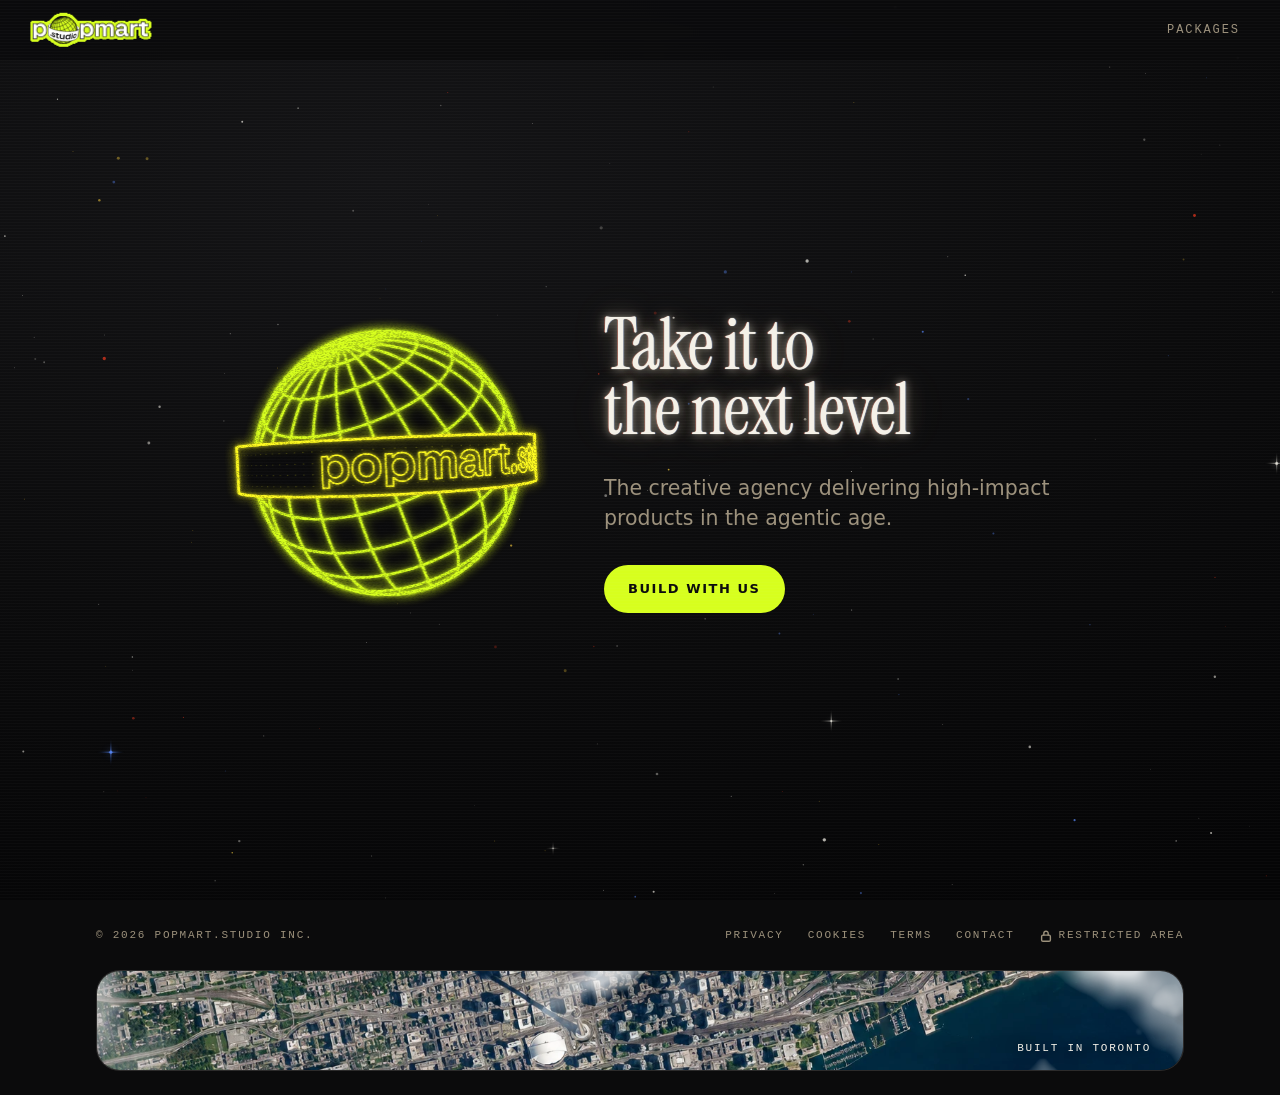
==== commit 39ca9367: "Deploy main site build 37b5f51 (hero inside the footer image box, one globe size; restricted name fl" ====
--- a/index.html
+++ b/index.html
@@ -20,12 +20,12 @@
     <script type="application/ld+json">{"@context":"https://schema.org","@type":"Organization","name":"popmart.studio inc.","url":"https://popmart.studio/","email":"hello@popmart.studio","address":{"@type":"PostalAddress","addressLocality":"Toronto","addressRegion":"ON","addressCountry":"CA"}}</script>
     <meta name="color-scheme" content="dark" />
     <link rel="icon" type="image/svg+xml" href="data:image/svg+xml,%3Csvg%20xmlns%3D%22http%3A%2F%2Fwww.w3.org%2F2000%2Fsvg%22%20viewBox%3D%220%200%2032%2032%22%3E%3Crect%20width%3D%2232%22%20height%3D%2232%22%20rx%3D%227%22%20fill%3D%22%230B0B0C%22%2F%3E%3Cg%20fill%3D%22none%22%20stroke%3D%22%23FFFB1F%22%20stroke-width%3D%221.8%22%20transform%3D%22rotate%28-18%2016%2016%29%22%3E%3Ccircle%20cx%3D%2216%22%20cy%3D%2216%22%20r%3D%2211.5%22%2F%3E%3Cellipse%20cx%3D%2216%22%20cy%3D%2216%22%20rx%3D%225%22%20ry%3D%2211.5%22%2F%3E%3Cpath%20d%3D%22M16%204.5v23M4.5%2016h23M6.3%2010h19.4M6.3%2022h19.4%22%2F%3E%3C%2Fg%3E%3C%2Fsvg%3E" />
-    <script type="module" crossorigin src="./assets/main-DmKQWAIK.js"></script>
-    <link rel="modulepreload" crossorigin href="./assets/popmart-logo-sticker-wb8j6ng9.js">
+    <script type="module" crossorigin src="./assets/main-Cp6wqcXe.js"></script>
+    <link rel="modulepreload" crossorigin href="./assets/popmart-logo-sticker-DN02ZysO.js">
     <link rel="modulepreload" crossorigin href="./assets/analytics-6MR0V2H6.js">
-    <link rel="modulepreload" crossorigin href="./assets/common-C12qJk7I.js">
-    <link rel="modulepreload" crossorigin href="./assets/globe-host-rE4OFWDB.js">
-    <link rel="stylesheet" crossorigin href="./assets/popmart-logo-sticker-7hBACeBk.css">
+    <link rel="modulepreload" crossorigin href="./assets/common-Bh56SUXR.js">
+    <link rel="modulepreload" crossorigin href="./assets/globe-host-BJXsIt8M.js">
+    <link rel="stylesheet" crossorigin href="./assets/popmart-logo-sticker-DaHC79KV.css">
   </head>
   <body>
     <div id="app"></div>
--- a/assets/popmart-logo-sticker-DaHC79KV.css
+++ b/assets/popmart-logo-sticker-DaHC79KV.css
@@ -0,0 +1 @@
+@font-face{font-family:Instrument Serif;font-style:normal;font-display:swap;font-weight:400;src:url(./instrument-serif-latin-ext-400-normal-C2je3j2s.woff2)format("woff2"),url(./instrument-serif-latin-ext-400-normal-CFCUzsTy.woff)format("woff");unicode-range:U+100-2BA,U+2BD-2C5,U+2C7-2CC,U+2CE-2D7,U+2DD-2FF,U+304,U+308,U+329,U+1D00-1DBF,U+1E00-1E9F,U+1EF2-1EFF,U+2020,U+20A0-20AB,U+20AD-20C0,U+2113,U+2C60-2C7F,U+A720-A7FF}@font-face{font-family:Instrument Serif;font-style:normal;font-display:swap;font-weight:400;src:url(./instrument-serif-latin-400-normal-DnYpCC2O.woff2)format("woff2"),url(./instrument-serif-latin-400-normal-BVbkICAY.woff)format("woff");unicode-range:U+??,U+131,U+152-153,U+2BB-2BC,U+2C6,U+2DA,U+2DC,U+304,U+308,U+329,U+2000-206F,U+20AC,U+2122,U+2191,U+2193,U+2212,U+2215,U+FEFF,U+FFFD}:root{--pm-night:#0b0b0c;--pm-cream:#f4f1e8;--pm-muted:#9c917c;--pm-lime:#d7ff1e;--pm-line:#f4f1e824;--pm-serif:"Instrument Serif", Georgia, "Times New Roman", serif;--pm-sans:Inter, system-ui, -apple-system, "Segoe UI", sans-serif;--pm-mono:"IBM Plex Mono", ui-monospace, Menlo, Consolas, monospace;--pm-gutter-l:max(16px, env(safe-area-inset-left,0px));--pm-gutter-r:max(16px, env(safe-area-inset-right,0px));--lightningcss-light: ;--lightningcss-dark:initial;color-scheme:dark}html{scroll-behavior:smooth}@media (prefers-reduced-motion:reduce){html{scroll-behavior:auto}}body{background:radial-gradient(120% 90% at 30% 20%, #141416 0%, var(--pm-night) 55%, #050506 100%) fixed;background-color:var(--pm-night);color:var(--pm-cream);font:400 17px/1.55 var(--pm-sans);-webkit-font-smoothing:antialiased;margin:0;overflow-x:hidden}body:after{content:"";pointer-events:none;z-index:5;background:repeating-linear-gradient(#ffffff06 0 1px,#0000 1px 3px);position:fixed;inset:0}#app{position:relative}.pm-sky{z-index:0;width:100%;height:100%;display:block;position:fixed;inset:0}.pm-top,main,.pm-foot{z-index:1;position:relative}a{color:inherit}a:focus-visible,.pm-globe:focus-visible{outline:2px solid var(--pm-cream);outline-offset:4px;border-radius:6px}.pm-top{z-index:4;padding-block:max(8px, env(safe-area-inset-top,0px)) 8px;padding-left:max(28px, env(safe-area-inset-left,0px));padding-right:max(28px, env(safe-area-inset-right,0px));-webkit-backdrop-filter:blur(12px);backdrop-filter:blur(12px);background:#0b0b0cf0;justify-content:space-between;align-items:center;gap:16px;display:flex;position:sticky;top:0}.pm-logo{line-height:0;display:block}.pm-logo>svg{width:auto;height:30px;display:block}@media (width>=640px){.pm-logo>svg{height:38px}}.pm-nav{gap:4px;display:flex}.pm-nav a{min-height:44px;font:500 12px/1 var(--pm-mono);letter-spacing:.16em;text-transform:uppercase;white-space:nowrap;color:var(--pm-muted);align-items:center;padding:0 12px;text-decoration:none;display:inline-flex}.pm-nav a:hover{color:var(--pm-cream)}.pm-nav .pm-members{border:1px solid var(--pm-line);color:var(--pm-cream);border-radius:999px}.pm-hero{--pm-globe:clamp(260px, 28vw, 420px);box-sizing:border-box;grid-template-columns:var(--pm-globe) minmax(0, max-content);max-width:1120px;min-height:calc(100svh - 70px);padding-block:24px 48px;padding-left:var(--pm-gutter-l);padding-right:var(--pm-gutter-r);justify-content:center;align-items:center;gap:clamp(16px,3vw,48px);margin:0 auto;display:grid}.pm-globe{aspect-ratio:1;cursor:pointer;border-radius:50%;width:100%;max-width:100%;display:block}.pm-copy{flex-direction:column;gap:clamp(20px,3.5vh,36px);min-width:0;display:flex}.pm-title{font:400 clamp(44px, 5.6vw, 92px)/.9 var(--pm-serif);letter-spacing:-.015em;text-wrap:balance;margin:0}.pm-title,.pm-glow{text-shadow:0 0 1px #fffff5e6,0 0 8px #fff8e18c,0 0 22px #ffecc852,0 0 48px #ffd6a02e,-1px 0 #ff3c2859,1px 0 #508cff4d}.pm-sub{max-width:36ch;color:var(--pm-muted);text-wrap:pretty;margin:0;font-size:clamp(17px,1.6vw,22px);line-height:1.45}.pm-ctas{flex-wrap:wrap;align-items:center;gap:12px 20px;margin:0;display:flex}.pm-btn{background:var(--pm-lime);min-height:48px;color:var(--pm-night);font:700 13px/1 var(--pm-sans);letter-spacing:.12em;text-transform:uppercase;border-radius:999px;align-items:center;padding:0 24px;text-decoration:none;display:inline-flex}.pm-btn:hover{background:var(--pm-cream)}.pm-link{min-height:44px;color:var(--pm-cream);text-underline-offset:5px;-webkit-text-decoration-color:var(--pm-muted);text-decoration-color:var(--pm-muted);align-items:center;font-size:16px;display:inline-flex}.pm-kicker{font:500 12px/1.4 var(--pm-mono);letter-spacing:.18em;text-transform:uppercase;color:var(--pm-lime);margin:0}.pm-wrap{box-sizing:border-box;max-width:880px;padding-left:var(--pm-gutter-l);padding-right:var(--pm-gutter-r);margin:0 auto}.pm-wrap-wide{max-width:1120px}.pm-center{text-align:center;flex-direction:column;align-items:center;display:flex}.pm-h2{font:400 clamp(44px, 7vw, 104px)/.95 var(--pm-serif);letter-spacing:-.01em;text-wrap:balance;margin:0}.pm-statement{max-width:44ch;font:400 clamp(17px, 1.6vw, 21px)/1.5 var(--pm-sans);color:var(--pm-muted);text-wrap:balance;margin:20px auto 0}@media (width>=900px){.pm-statement{white-space:nowrap;max-width:none;font-size:clamp(20px,1.7vw,24px)}}.pm-center .pm-ctas{justify-content:center;margin-top:36px}.pm-email{font:500 15px/1.4 var(--pm-mono);color:var(--pm-cream);-webkit-user-select:all;user-select:all;overflow-wrap:anywhere}.pm-packages{padding-block:clamp(40px,8vh,96px) clamp(64px,12vh,128px)}.pm-cards{grid-template-columns:repeat(3,minmax(0,1fr));align-items:stretch;gap:20px;margin-top:clamp(48px,8vh,88px);display:grid}.pm-card{grid-row:span 6;grid-template-rows:subgrid;border:1px solid var(--pm-line);background:#141416d1;border-radius:24px;row-gap:16px;min-width:0;padding:28px 24px 24px;scroll-margin-top:24px;display:grid}.pm-card:hover,.pm-card:focus-within,.pm-card:target{border-color:var(--pm-lime)}.pm-card-kind{font:500 12px/1.4 var(--pm-mono);letter-spacing:.16em;text-transform:uppercase;color:var(--pm-lime);gap:12px;margin:0;display:flex}.pm-card-kind span{color:var(--pm-muted);font-variant-numeric:tabular-nums}.pm-card-name{font:400 clamp(56px, 6vw, 80px)/.9 var(--pm-serif);margin:0}.pm-card-who{text-wrap:pretty;margin:0;font-size:17px;line-height:1.5}.pm-card-list{border-top:1px solid var(--pm-line);padding-top:16px}.pm-card-adds{font:500 12px/1.4 var(--pm-mono);letter-spacing:.12em;text-transform:uppercase;color:var(--pm-muted);margin:0 0 12px}.pm-card ul{gap:14px;margin:0;padding:0;list-style:none;display:grid}.pm-card li{color:var(--pm-muted);gap:2px;padding-left:22px;font-size:15px;line-height:1.45;display:grid;position:relative}.pm-card li:before{content:"";background:var(--pm-lime);border-radius:50%;width:9px;height:9px;position:absolute;top:6px;left:0}.pm-card li strong{color:var(--pm-cream);font-size:16px;font-weight:600}.pm-card-get{border-top:1px solid var(--pm-line);gap:4px;margin:0;padding-top:16px;font-size:16px;font-weight:600;display:grid}.pm-card-get span{font:500 11px/1.4 var(--pm-mono);letter-spacing:.16em;text-transform:uppercase;color:var(--pm-lime)}.pm-card-cta{justify-content:center}.pm-note{text-align:center;color:var(--pm-muted);margin:32px 0 0}.pm-legal{padding-block:clamp(40px,8vh,96px)}.pm-legal .pm-legal-updated{margin-left:0}.pm-legal-part{max-width:65ch;margin-top:48px;scroll-margin-top:96px}.pm-legal-part h2{font:400 clamp(30px, 4vw, 40px)/1.1 var(--pm-serif);margin:0 0 12px}.pm-legal-part p{color:var(--pm-cream);margin:0 0 14px}.pm-legal-part a{color:var(--pm-lime)}.pm-foot{padding-block:24px max(24px, env(safe-area-inset-bottom,0px))}.pm-city{border:1px solid var(--pm-line);background:var(--pm-night);border-radius:24px;height:max(80px,11svh);position:relative;overflow:hidden}.pm-city-map{width:100%;height:100%;display:block}.pm-city-title{font:500 11px/1.4 var(--pm-mono);letter-spacing:.16em;text-transform:uppercase;color:var(--pm-cream);text-shadow:none;pointer-events:none;filter:drop-shadow(0 1px 6px #000c);margin:0;position:absolute;bottom:clamp(8px,14%,18px);right:clamp(12px,3%,32px)}.pm-city-credit{color:#f4f1e8cc;pointer-events:none;background:#0b0b0cb3;border-radius:999px;margin:0;padding:2px 8px;font-size:10px;position:absolute;bottom:8px;left:10px}.pm-foot-row{font:500 11px/1.4 var(--pm-mono);letter-spacing:.16em;text-transform:uppercase;color:var(--pm-muted);flex-wrap:wrap;justify-content:space-between;align-items:center;gap:8px 24px;margin-bottom:12px;display:flex}.pm-foot-name{margin:0}.pm-foot-links{flex-wrap:wrap;gap:0 4px;margin-inline:-10px;display:flex}.pm-foot-links a,.pm-foot-links .pm-copybtn{min-height:44px;color:var(--pm-muted);align-items:center;gap:6px;padding:0 10px;text-decoration:none;display:inline-flex}.pm-foot-links a:hover,.pm-foot-links .pm-copybtn:hover{color:var(--pm-cream)}.pm-lock{display:inline-flex}.pm-copybtn{font:inherit;letter-spacing:inherit;text-transform:inherit;color:inherit;cursor:pointer;background:0 0;border:0;margin:0;position:relative}.pm-copy-done{opacity:0;color:var(--pm-lime);transition:opacity .15s,transform .15s;display:inline-flex;position:absolute;left:calc(100% - 8px);transform:scale(.6)}.pm-copybtn.is-copied .pm-copy-done{opacity:1;transform:none}.pm-copy-tip{color:var(--pm-cream);font:500 12px/1.2 var(--pm-sans);letter-spacing:0;text-transform:none;white-space:nowrap;opacity:0;pointer-events:none;background:#262624;border:1px solid #f4f1e824;border-radius:8px;padding:6px 10px;transition:opacity .15s,translate .15s;position:absolute;bottom:calc(100% + 6px);left:50%;translate:-50% 4px;box-shadow:0 6px 18px #00000073}.pm-copy-tip:empty{display:none}.pm-copybtn.is-copied .pm-copy-tip,.pm-copybtn.is-shown .pm-copy-tip{opacity:1;translate:-50%}.pm-copybtn:focus-visible{outline:2px solid var(--pm-cream);outline-offset:2px;border-radius:6px}.pm-copy-inline{color:var(--pm-lime);text-underline-offset:3px;align-items:center;gap:4px;padding:0;text-decoration:underline;display:inline-flex}.pm-copy-inline .pm-copy-done{left:calc(100% + 4px)}@media (width<=640px){.pm-foot-row{text-align:center;flex-direction:column;justify-content:center;gap:12px}.pm-foot-links{justify-content:center;gap:4px 20px;max-width:340px;margin-inline:0}}@media (width<=900px){.pm-hero{text-align:center;grid-template-columns:minmax(0,1fr);align-content:center;justify-items:center;min-height:auto;padding-block:32px 64px}.pm-globe{width:min(62vw,330px)}.pm-title{font-size:clamp(48px,13vw,84px)}.pm-copy{align-items:center;width:100%}.pm-hero .pm-ctas{justify-content:center}}@media (width<=480px){.pm-top{padding-left:max(20px, env(safe-area-inset-left,0px));padding-right:max(12px, env(safe-area-inset-right,0px))}.pm-nav a{letter-spacing:.1em;padding:0 10px}}@media (width<=900px){.pm-cards{grid-template-columns:minmax(0,1fr);max-width:520px;margin-inline:auto}}
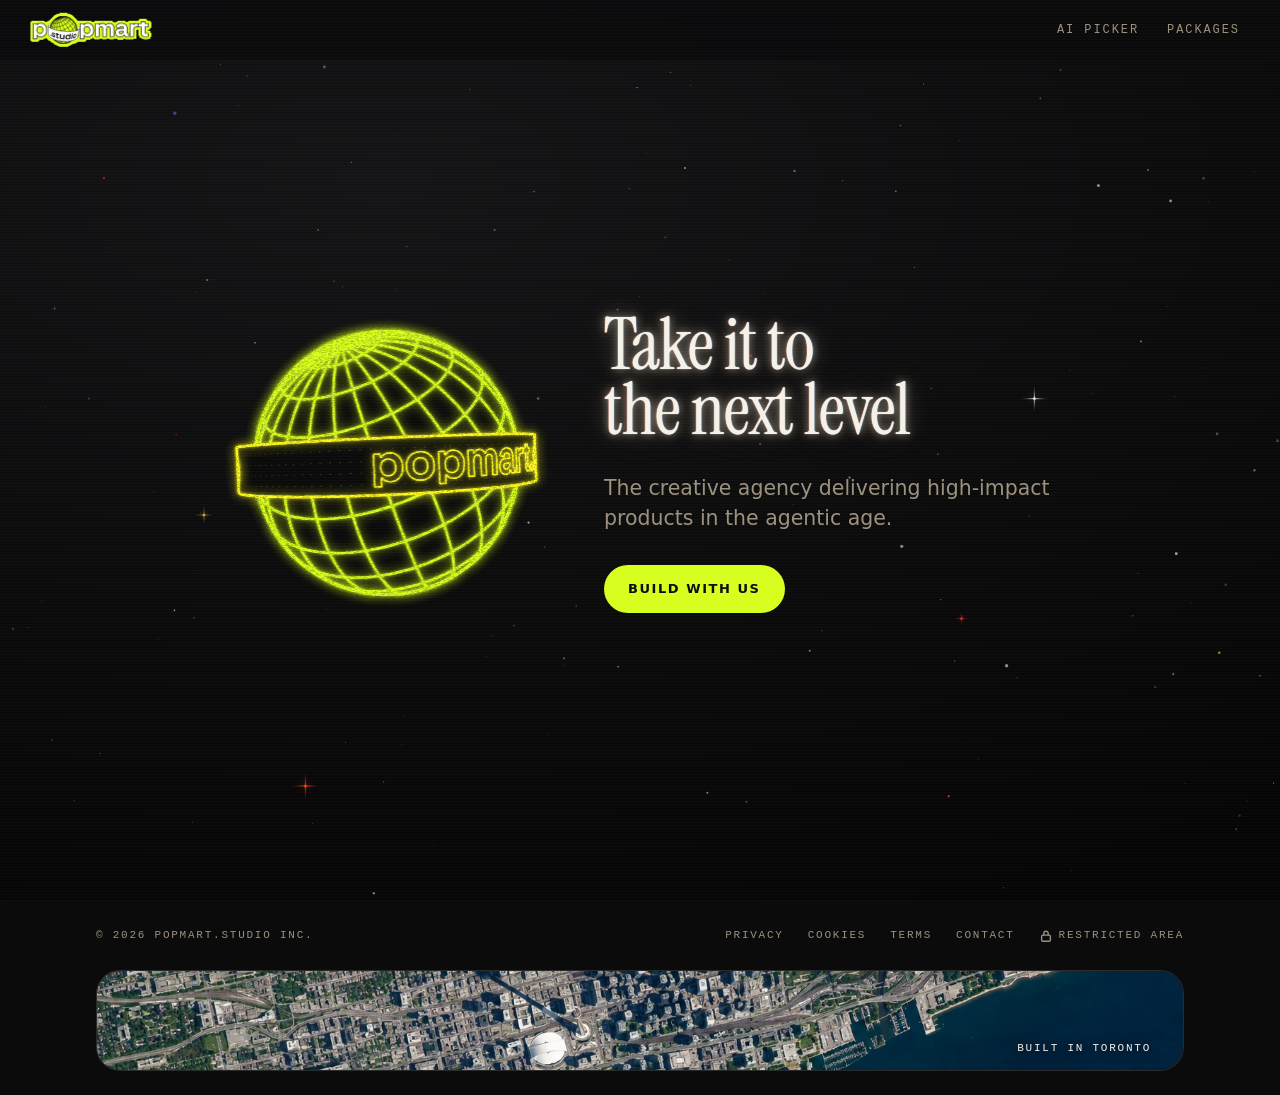
==== commit bf1c149f: "Deploy main site build 60dae7e (smooth loading: preloaded font with no swap, globe fades in, footer " ====
--- a/index.html
+++ b/index.html
@@ -3,6 +3,7 @@
   <head>
     <meta charset="UTF-8" />
     <meta name="viewport" content="width=device-width, initial-scale=1.0, viewport-fit=cover" />
+    <link rel="preload" href="./fonts/instrument-serif-latin-400-normal.woff2" as="font" type="font/woff2" crossorigin />
     <!-- Title and description follow docs/brand/BRAND.md; main.ts sets the title again at runtime. -->
     <title>Popmart: take it to the next level</title>
     <meta name="description" content="Take it to the next level. Popmart is the creative agency delivering high-impact products in the agentic age." />
@@ -20,12 +21,13 @@
     <script type="application/ld+json">{"@context":"https://schema.org","@type":"Organization","name":"popmart.studio inc.","url":"https://popmart.studio/","email":"hello@popmart.studio","address":{"@type":"PostalAddress","addressLocality":"Toronto","addressRegion":"ON","addressCountry":"CA"}}</script>
     <meta name="color-scheme" content="dark" />
     <link rel="icon" type="image/svg+xml" href="data:image/svg+xml,%3Csvg%20xmlns%3D%22http%3A%2F%2Fwww.w3.org%2F2000%2Fsvg%22%20viewBox%3D%220%200%2032%2032%22%3E%3Crect%20width%3D%2232%22%20height%3D%2232%22%20rx%3D%227%22%20fill%3D%22%230B0B0C%22%2F%3E%3Cg%20fill%3D%22none%22%20stroke%3D%22%23FFFB1F%22%20stroke-width%3D%221.8%22%20transform%3D%22rotate%28-18%2016%2016%29%22%3E%3Ccircle%20cx%3D%2216%22%20cy%3D%2216%22%20r%3D%2211.5%22%2F%3E%3Cellipse%20cx%3D%2216%22%20cy%3D%2216%22%20rx%3D%225%22%20ry%3D%2211.5%22%2F%3E%3Cpath%20d%3D%22M16%204.5v23M4.5%2016h23M6.3%2010h19.4M6.3%2022h19.4%22%2F%3E%3C%2Fg%3E%3C%2Fsvg%3E" />
-    <script type="module" crossorigin src="./assets/main-Cp6wqcXe.js"></script>
-    <link rel="modulepreload" crossorigin href="./assets/popmart-logo-sticker-DN02ZysO.js">
+    <script type="module" crossorigin src="./assets/main-DCls7XHF.js"></script>
+    <link rel="modulepreload" crossorigin href="./assets/popmart-logo-sticker-Q73wkHko.js">
     <link rel="modulepreload" crossorigin href="./assets/analytics-6MR0V2H6.js">
-    <link rel="modulepreload" crossorigin href="./assets/common-Bh56SUXR.js">
-    <link rel="modulepreload" crossorigin href="./assets/globe-host-BJXsIt8M.js">
-    <link rel="stylesheet" crossorigin href="./assets/popmart-logo-sticker-DaHC79KV.css">
+    <link rel="modulepreload" crossorigin href="./assets/common-BCeVv9MU.js">
+    <link rel="modulepreload" crossorigin href="./assets/preload-helper-CRzLMJPS.js">
+    <link rel="modulepreload" crossorigin href="./assets/globe-host-COaEiSJJ.js">
+    <link rel="stylesheet" crossorigin href="./assets/popmart-logo-sticker-Bo-455IQ.css">
   </head>
   <body>
     <div id="app"></div>
--- a/assets/popmart-logo-sticker-Bo-455IQ.css
+++ b/assets/popmart-logo-sticker-Bo-455IQ.css
@@ -0,0 +1 @@
+@font-face{font-family:Instrument Serif;font-style:normal;font-display:block;font-weight:400;src:url(../fonts/instrument-serif-latin-400-normal.woff2)format("woff2");unicode-range:U+??,U+131,U+152-153,U+2BB-2BC,U+2C6,U+2DA,U+2DC,U+304,U+308,U+329,U+2000-206F,U+20AC,U+2122,U+2191,U+2193,U+2212,U+2215,U+FEFF,U+FFFD}@font-face{font-family:Instrument Serif;font-style:normal;font-display:block;font-weight:400;src:url(../fonts/instrument-serif-latin-ext-400-normal.woff2)format("woff2");unicode-range:U+100-2BA,U+2BD-2C5,U+2C7-2CC,U+2CE-2D7,U+2DD-2FF,U+304,U+308,U+329,U+1D00-1DBF,U+1E00-1E9F,U+1EF2-1EFF,U+2020,U+20A0-20AB,U+20AD-20C0,U+2113,U+2C60-2C7F,U+A720-A7FF}:root{--pm-night:#0b0b0c;--pm-cream:#f4f1e8;--pm-muted:#9c917c;--pm-lime:#d7ff1e;--pm-line:#f4f1e824;--pm-serif:"Instrument Serif", Georgia, "Times New Roman", serif;--pm-sans:Inter, system-ui, -apple-system, "Segoe UI", sans-serif;--pm-mono:"IBM Plex Mono", ui-monospace, Menlo, Consolas, monospace;--pm-gutter-l:max(16px, env(safe-area-inset-left,0px));--pm-gutter-r:max(16px, env(safe-area-inset-right,0px));--lightningcss-light: ;--lightningcss-dark:initial;color-scheme:dark}html{scroll-behavior:smooth}@media (prefers-reduced-motion:reduce){html{scroll-behavior:auto}}body{background:radial-gradient(120% 90% at 30% 20%, #141416 0%, var(--pm-night) 55%, #050506 100%) fixed;background-color:var(--pm-night);color:var(--pm-cream);font:400 17px/1.55 var(--pm-sans);-webkit-font-smoothing:antialiased;margin:0;overflow-x:hidden}body:after{content:"";pointer-events:none;z-index:5;background:repeating-linear-gradient(#ffffff06 0 1px,#0000 1px 3px);position:fixed;inset:0}#app{position:relative}.pm-sky{z-index:0;width:100%;height:100%;display:block;position:fixed;inset:0}.pm-top,main,.pm-foot{z-index:1;position:relative}a{color:inherit}a:focus-visible,.pm-globe:focus-visible{outline:2px solid var(--pm-cream);outline-offset:4px;border-radius:6px}.pm-top{z-index:4;padding-block:max(8px, env(safe-area-inset-top,0px)) 8px;padding-left:max(28px, env(safe-area-inset-left,0px));padding-right:max(28px, env(safe-area-inset-right,0px));-webkit-backdrop-filter:blur(12px);backdrop-filter:blur(12px);background:#0b0b0cf0;justify-content:space-between;align-items:center;gap:16px;display:flex;position:sticky;top:0}.pm-logo{line-height:0;display:block}.pm-logo>svg{width:auto;height:30px;display:block}@media (width>=640px){.pm-logo>svg{height:38px}}.pm-nav{gap:4px;display:flex}.pm-nav a{min-height:44px;font:500 12px/1 var(--pm-mono);letter-spacing:.16em;text-transform:uppercase;white-space:nowrap;color:var(--pm-muted);align-items:center;padding:0 12px;text-decoration:none;display:inline-flex}.pm-nav a:hover{color:var(--pm-cream)}.pm-nav .pm-members{border:1px solid var(--pm-line);color:var(--pm-cream);border-radius:999px}.pm-hero{--pm-globe:clamp(260px, 28vw, 420px);box-sizing:border-box;grid-template-columns:var(--pm-globe) minmax(0, max-content);max-width:1120px;min-height:calc(100svh - 70px);padding-block:24px 48px;padding-left:var(--pm-gutter-l);padding-right:var(--pm-gutter-r);justify-content:center;align-items:center;gap:clamp(16px,3vw,48px);margin:0 auto;display:grid}.pm-globe{aspect-ratio:1;cursor:pointer;opacity:0;border-radius:50%;width:100%;max-width:100%;transition:opacity .45s ease-out;display:block}.pm-globe.is-ready{opacity:1}@media (prefers-reduced-motion:reduce){.pm-globe{transition:none}}.pm-copy{flex-direction:column;gap:clamp(20px,3.5vh,36px);min-width:0;display:flex}.pm-title{font:400 clamp(44px, 5.6vw, 92px)/.9 var(--pm-serif);letter-spacing:-.015em;text-wrap:balance;margin:0}.pm-title,.pm-glow{text-shadow:0 0 1px #fffff5e6,0 0 8px #fff8e18c,0 0 22px #ffecc852,0 0 48px #ffd6a02e,-1px 0 #ff3c2859,1px 0 #508cff4d}.pm-sub{max-width:36ch;color:var(--pm-muted);text-wrap:pretty;margin:0;font-size:clamp(17px,1.6vw,22px);line-height:1.45}.pm-ctas{flex-wrap:wrap;align-items:center;gap:12px 20px;margin:0;display:flex}.pm-btn{background:var(--pm-lime);min-height:48px;color:var(--pm-night);font:700 13px/1 var(--pm-sans);letter-spacing:.12em;text-transform:uppercase;border-radius:999px;align-items:center;padding:0 24px;text-decoration:none;display:inline-flex}.pm-btn:hover{background:var(--pm-cream)}.pm-link{min-height:44px;color:var(--pm-cream);text-underline-offset:5px;-webkit-text-decoration-color:var(--pm-muted);text-decoration-color:var(--pm-muted);align-items:center;font-size:16px;display:inline-flex}.pm-kicker{font:500 12px/1.4 var(--pm-mono);letter-spacing:.18em;text-transform:uppercase;color:var(--pm-lime);margin:0}.pm-wrap{box-sizing:border-box;max-width:880px;padding-left:var(--pm-gutter-l);padding-right:var(--pm-gutter-r);margin:0 auto}.pm-wrap-wide{max-width:1120px}.pm-center{text-align:center;flex-direction:column;align-items:center;display:flex}.pm-h2{font:400 clamp(44px, 7vw, 104px)/.95 var(--pm-serif);letter-spacing:-.01em;text-wrap:balance;margin:0}.pm-statement{max-width:44ch;font:400 clamp(17px, 1.6vw, 21px)/1.5 var(--pm-sans);color:var(--pm-muted);text-wrap:balance;margin:20px auto 0}@media (width>=900px){.pm-statement{white-space:nowrap;max-width:none;font-size:clamp(20px,1.7vw,24px)}}.pm-center .pm-ctas{justify-content:center;margin-top:36px}.pm-email{font:500 15px/1.4 var(--pm-mono);color:var(--pm-cream);-webkit-user-select:all;user-select:all;overflow-wrap:anywhere}.pm-packages{padding-block:clamp(40px,8vh,96px) clamp(64px,12vh,128px)}.pm-cards{grid-template-columns:repeat(3,minmax(0,1fr));align-items:stretch;gap:20px;margin-top:clamp(48px,8vh,88px);display:grid}.pm-card{grid-row:span 6;grid-template-rows:subgrid;border:1px solid var(--pm-line);background:#141416d1;border-radius:24px;row-gap:16px;min-width:0;padding:28px 24px 24px;scroll-margin-top:24px;display:grid}.pm-card:hover,.pm-card:focus-within,.pm-card:target{border-color:var(--pm-lime)}.pm-card-kind{font:500 12px/1.4 var(--pm-mono);letter-spacing:.16em;text-transform:uppercase;color:var(--pm-lime);gap:12px;margin:0;display:flex}.pm-card-kind span{color:var(--pm-muted);font-variant-numeric:tabular-nums}.pm-card-name{font:400 clamp(56px, 6vw, 80px)/.9 var(--pm-serif);margin:0}.pm-card-who{text-wrap:pretty;margin:0;font-size:17px;line-height:1.5}.pm-card-list{border-top:1px solid var(--pm-line);padding-top:16px}.pm-card-adds{font:500 12px/1.4 var(--pm-mono);letter-spacing:.12em;text-transform:uppercase;color:var(--pm-muted);margin:0 0 12px}.pm-card ul{gap:14px;margin:0;padding:0;list-style:none;display:grid}.pm-card li{color:var(--pm-muted);gap:2px;padding-left:22px;font-size:15px;line-height:1.45;display:grid;position:relative}.pm-card li:before{content:"";background:var(--pm-lime);border-radius:50%;width:9px;height:9px;position:absolute;top:6px;left:0}.pm-card li strong{color:var(--pm-cream);font-size:16px;font-weight:600}.pm-card-get{border-top:1px solid var(--pm-line);gap:4px;margin:0;padding-top:16px;font-size:16px;font-weight:600;display:grid}.pm-card-get span{font:500 11px/1.4 var(--pm-mono);letter-spacing:.16em;text-transform:uppercase;color:var(--pm-lime)}.pm-card-cta{justify-content:center}.pm-note{text-align:center;color:var(--pm-muted);margin:32px 0 0}.pm-legal{padding-block:clamp(40px,8vh,96px)}.pm-legal .pm-legal-updated{margin-left:0}.pm-legal-part{max-width:65ch;margin-top:48px;scroll-margin-top:96px}.pm-legal-part h2{font:400 clamp(30px, 4vw, 40px)/1.1 var(--pm-serif);margin:0 0 12px}.pm-legal-part p{color:var(--pm-cream);margin:0 0 14px}.pm-legal-part a{color:var(--pm-lime)}.pm-foot{padding-block:24px max(24px, env(safe-area-inset-bottom,0px))}.pm-city{border:1px solid var(--pm-line);background:var(--pm-night);border-radius:24px;height:max(80px,11svh);position:relative;overflow:hidden}.pm-city-map{width:100%;height:100%;display:block}.pm-city-title{font:500 11px/1.4 var(--pm-mono);letter-spacing:.16em;text-transform:uppercase;color:var(--pm-cream);text-shadow:none;pointer-events:none;filter:drop-shadow(0 1px 6px #000c);margin:0;position:absolute;bottom:clamp(8px,14%,18px);right:clamp(12px,3%,32px)}.pm-city-credit{color:#f4f1e8cc;pointer-events:none;background:#0b0b0cb3;border-radius:999px;margin:0;padding:2px 8px;font-size:10px;position:absolute;bottom:8px;left:10px}.pm-foot-row{font:500 11px/1.4 var(--pm-mono);letter-spacing:.16em;text-transform:uppercase;color:var(--pm-muted);flex-wrap:wrap;justify-content:space-between;align-items:center;gap:8px 24px;margin-bottom:12px;display:flex}.pm-foot-name{margin:0}.pm-foot-links{flex-wrap:wrap;gap:0 4px;margin-inline:-10px;display:flex}.pm-foot-links a,.pm-foot-links .pm-copybtn{min-height:44px;color:var(--pm-muted);align-items:center;gap:6px;padding:0 10px;text-decoration:none;display:inline-flex}.pm-foot-links a:hover,.pm-foot-links .pm-copybtn:hover{color:var(--pm-cream)}.pm-lock{display:inline-flex}.pm-copybtn{font:inherit;letter-spacing:inherit;text-transform:inherit;color:inherit;cursor:pointer;background:0 0;border:0;margin:0;position:relative}.pm-copy-done{opacity:0;color:var(--pm-lime);transition:opacity .15s,transform .15s;display:inline-flex;position:absolute;left:calc(100% - 8px);transform:scale(.6)}.pm-copybtn.is-copied .pm-copy-done{opacity:1;transform:none}.pm-copy-tip{color:var(--pm-cream);font:500 12px/1.2 var(--pm-sans);letter-spacing:0;text-transform:none;white-space:nowrap;opacity:0;pointer-events:none;background:#262624;border:1px solid #f4f1e824;border-radius:8px;padding:6px 10px;transition:opacity .15s,translate .15s;position:absolute;bottom:calc(100% + 6px);left:50%;translate:-50% 4px;box-shadow:0 6px 18px #00000073}.pm-copy-tip:empty{display:none}.pm-copybtn.is-copied .pm-copy-tip,.pm-copybtn.is-shown .pm-copy-tip{opacity:1;translate:-50%}.pm-copybtn:focus-visible{outline:2px solid var(--pm-cream);outline-offset:2px;border-radius:6px}.pm-copy-inline{color:var(--pm-lime);text-underline-offset:3px;align-items:center;gap:4px;padding:0;text-decoration:underline;display:inline-flex}.pm-copy-inline .pm-copy-done{left:calc(100% + 4px)}@media (width<=640px){.pm-foot-row{text-align:center;flex-direction:column;justify-content:center;gap:12px}.pm-foot-links{justify-content:center;gap:4px 20px;max-width:340px;margin-inline:0}}@media (width<=900px){.pm-hero{text-align:center;grid-template-columns:minmax(0,1fr);align-content:center;justify-items:center;min-height:auto;padding-block:32px 64px}.pm-globe{width:min(62vw,330px)}.pm-title{font-size:clamp(48px,13vw,84px)}.pm-copy{align-items:center;width:100%}.pm-hero .pm-ctas{justify-content:center}}@media (width<=480px){.pm-top{padding-left:max(20px, env(safe-area-inset-left,0px));padding-right:max(12px, env(safe-area-inset-right,0px))}.pm-nav a{letter-spacing:.1em;padding:0 10px}}@media (width<=360px){.pm-top{padding-left:max(14px, env(safe-area-inset-left,0px))}.pm-nav{gap:0}.pm-nav a{letter-spacing:.06em;padding:0 7px}}@media (width<=900px){.pm-cards{grid-template-columns:minmax(0,1fr);max-width:520px;margin-inline:auto}}
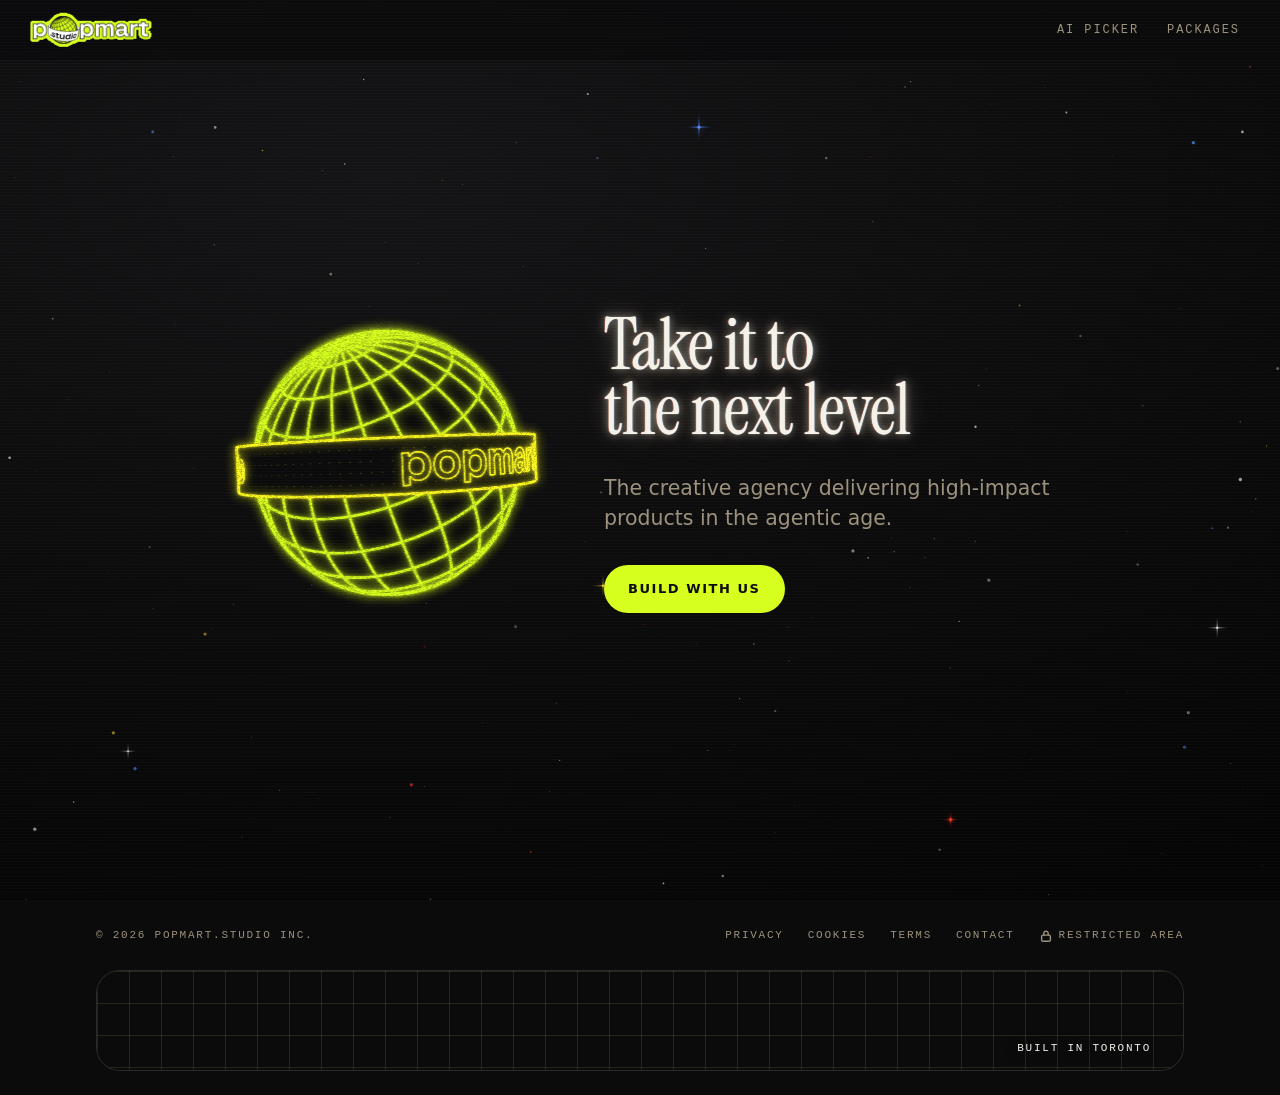
==== commit f2056dff: "Deploy main site build 13f2ee7 (restricted face scan inside the sphere, new kicker and denied copy; " ====
--- a/index.html
+++ b/index.html
@@ -21,13 +21,10 @@
     <script type="application/ld+json">{"@context":"https://schema.org","@type":"Organization","name":"popmart.studio inc.","url":"https://popmart.studio/","email":"hello@popmart.studio","address":{"@type":"PostalAddress","addressLocality":"Toronto","addressRegion":"ON","addressCountry":"CA"}}</script>
     <meta name="color-scheme" content="dark" />
     <link rel="icon" type="image/svg+xml" href="data:image/svg+xml,%3Csvg%20xmlns%3D%22http%3A%2F%2Fwww.w3.org%2F2000%2Fsvg%22%20viewBox%3D%220%200%2032%2032%22%3E%3Crect%20width%3D%2232%22%20height%3D%2232%22%20rx%3D%227%22%20fill%3D%22%230B0B0C%22%2F%3E%3Cg%20fill%3D%22none%22%20stroke%3D%22%23FFFB1F%22%20stroke-width%3D%221.8%22%20transform%3D%22rotate%28-18%2016%2016%29%22%3E%3Ccircle%20cx%3D%2216%22%20cy%3D%2216%22%20r%3D%2211.5%22%2F%3E%3Cellipse%20cx%3D%2216%22%20cy%3D%2216%22%20rx%3D%225%22%20ry%3D%2211.5%22%2F%3E%3Cpath%20d%3D%22M16%204.5v23M4.5%2016h23M6.3%2010h19.4M6.3%2022h19.4%22%2F%3E%3C%2Fg%3E%3C%2Fsvg%3E" />
-    <script type="module" crossorigin src="./assets/main-DCls7XHF.js"></script>
-    <link rel="modulepreload" crossorigin href="./assets/popmart-logo-sticker-Q73wkHko.js">
-    <link rel="modulepreload" crossorigin href="./assets/analytics-6MR0V2H6.js">
-    <link rel="modulepreload" crossorigin href="./assets/common-BCeVv9MU.js">
-    <link rel="modulepreload" crossorigin href="./assets/preload-helper-CRzLMJPS.js">
-    <link rel="modulepreload" crossorigin href="./assets/globe-host-COaEiSJJ.js">
-    <link rel="stylesheet" crossorigin href="./assets/popmart-logo-sticker-Bo-455IQ.css">
+    <script type="module" crossorigin src="./assets/main-CV2meQPb.js"></script>
+    <link rel="modulepreload" crossorigin href="./assets/common-6hkWKhL-.js">
+    <link rel="modulepreload" crossorigin href="./assets/globe-host-BK8-yzWv.js">
+    <link rel="stylesheet" crossorigin href="./assets/common-Bo-455IQ.css">
   </head>
   <body>
     <div id="app"></div>
--- a/assets/common-Bo-455IQ.css
+++ b/assets/common-Bo-455IQ.css
@@ -0,0 +1 @@
+@font-face{font-family:Instrument Serif;font-style:normal;font-display:block;font-weight:400;src:url(../fonts/instrument-serif-latin-400-normal.woff2)format("woff2");unicode-range:U+??,U+131,U+152-153,U+2BB-2BC,U+2C6,U+2DA,U+2DC,U+304,U+308,U+329,U+2000-206F,U+20AC,U+2122,U+2191,U+2193,U+2212,U+2215,U+FEFF,U+FFFD}@font-face{font-family:Instrument Serif;font-style:normal;font-display:block;font-weight:400;src:url(../fonts/instrument-serif-latin-ext-400-normal.woff2)format("woff2");unicode-range:U+100-2BA,U+2BD-2C5,U+2C7-2CC,U+2CE-2D7,U+2DD-2FF,U+304,U+308,U+329,U+1D00-1DBF,U+1E00-1E9F,U+1EF2-1EFF,U+2020,U+20A0-20AB,U+20AD-20C0,U+2113,U+2C60-2C7F,U+A720-A7FF}:root{--pm-night:#0b0b0c;--pm-cream:#f4f1e8;--pm-muted:#9c917c;--pm-lime:#d7ff1e;--pm-line:#f4f1e824;--pm-serif:"Instrument Serif", Georgia, "Times New Roman", serif;--pm-sans:Inter, system-ui, -apple-system, "Segoe UI", sans-serif;--pm-mono:"IBM Plex Mono", ui-monospace, Menlo, Consolas, monospace;--pm-gutter-l:max(16px, env(safe-area-inset-left,0px));--pm-gutter-r:max(16px, env(safe-area-inset-right,0px));--lightningcss-light: ;--lightningcss-dark:initial;color-scheme:dark}html{scroll-behavior:smooth}@media (prefers-reduced-motion:reduce){html{scroll-behavior:auto}}body{background:radial-gradient(120% 90% at 30% 20%, #141416 0%, var(--pm-night) 55%, #050506 100%) fixed;background-color:var(--pm-night);color:var(--pm-cream);font:400 17px/1.55 var(--pm-sans);-webkit-font-smoothing:antialiased;margin:0;overflow-x:hidden}body:after{content:"";pointer-events:none;z-index:5;background:repeating-linear-gradient(#ffffff06 0 1px,#0000 1px 3px);position:fixed;inset:0}#app{position:relative}.pm-sky{z-index:0;width:100%;height:100%;display:block;position:fixed;inset:0}.pm-top,main,.pm-foot{z-index:1;position:relative}a{color:inherit}a:focus-visible,.pm-globe:focus-visible{outline:2px solid var(--pm-cream);outline-offset:4px;border-radius:6px}.pm-top{z-index:4;padding-block:max(8px, env(safe-area-inset-top,0px)) 8px;padding-left:max(28px, env(safe-area-inset-left,0px));padding-right:max(28px, env(safe-area-inset-right,0px));-webkit-backdrop-filter:blur(12px);backdrop-filter:blur(12px);background:#0b0b0cf0;justify-content:space-between;align-items:center;gap:16px;display:flex;position:sticky;top:0}.pm-logo{line-height:0;display:block}.pm-logo>svg{width:auto;height:30px;display:block}@media (width>=640px){.pm-logo>svg{height:38px}}.pm-nav{gap:4px;display:flex}.pm-nav a{min-height:44px;font:500 12px/1 var(--pm-mono);letter-spacing:.16em;text-transform:uppercase;white-space:nowrap;color:var(--pm-muted);align-items:center;padding:0 12px;text-decoration:none;display:inline-flex}.pm-nav a:hover{color:var(--pm-cream)}.pm-nav .pm-members{border:1px solid var(--pm-line);color:var(--pm-cream);border-radius:999px}.pm-hero{--pm-globe:clamp(260px, 28vw, 420px);box-sizing:border-box;grid-template-columns:var(--pm-globe) minmax(0, max-content);max-width:1120px;min-height:calc(100svh - 70px);padding-block:24px 48px;padding-left:var(--pm-gutter-l);padding-right:var(--pm-gutter-r);justify-content:center;align-items:center;gap:clamp(16px,3vw,48px);margin:0 auto;display:grid}.pm-globe{aspect-ratio:1;cursor:pointer;opacity:0;border-radius:50%;width:100%;max-width:100%;transition:opacity .45s ease-out;display:block}.pm-globe.is-ready{opacity:1}@media (prefers-reduced-motion:reduce){.pm-globe{transition:none}}.pm-copy{flex-direction:column;gap:clamp(20px,3.5vh,36px);min-width:0;display:flex}.pm-title{font:400 clamp(44px, 5.6vw, 92px)/.9 var(--pm-serif);letter-spacing:-.015em;text-wrap:balance;margin:0}.pm-title,.pm-glow{text-shadow:0 0 1px #fffff5e6,0 0 8px #fff8e18c,0 0 22px #ffecc852,0 0 48px #ffd6a02e,-1px 0 #ff3c2859,1px 0 #508cff4d}.pm-sub{max-width:36ch;color:var(--pm-muted);text-wrap:pretty;margin:0;font-size:clamp(17px,1.6vw,22px);line-height:1.45}.pm-ctas{flex-wrap:wrap;align-items:center;gap:12px 20px;margin:0;display:flex}.pm-btn{background:var(--pm-lime);min-height:48px;color:var(--pm-night);font:700 13px/1 var(--pm-sans);letter-spacing:.12em;text-transform:uppercase;border-radius:999px;align-items:center;padding:0 24px;text-decoration:none;display:inline-flex}.pm-btn:hover{background:var(--pm-cream)}.pm-link{min-height:44px;color:var(--pm-cream);text-underline-offset:5px;-webkit-text-decoration-color:var(--pm-muted);text-decoration-color:var(--pm-muted);align-items:center;font-size:16px;display:inline-flex}.pm-kicker{font:500 12px/1.4 var(--pm-mono);letter-spacing:.18em;text-transform:uppercase;color:var(--pm-lime);margin:0}.pm-wrap{box-sizing:border-box;max-width:880px;padding-left:var(--pm-gutter-l);padding-right:var(--pm-gutter-r);margin:0 auto}.pm-wrap-wide{max-width:1120px}.pm-center{text-align:center;flex-direction:column;align-items:center;display:flex}.pm-h2{font:400 clamp(44px, 7vw, 104px)/.95 var(--pm-serif);letter-spacing:-.01em;text-wrap:balance;margin:0}.pm-statement{max-width:44ch;font:400 clamp(17px, 1.6vw, 21px)/1.5 var(--pm-sans);color:var(--pm-muted);text-wrap:balance;margin:20px auto 0}@media (width>=900px){.pm-statement{white-space:nowrap;max-width:none;font-size:clamp(20px,1.7vw,24px)}}.pm-center .pm-ctas{justify-content:center;margin-top:36px}.pm-email{font:500 15px/1.4 var(--pm-mono);color:var(--pm-cream);-webkit-user-select:all;user-select:all;overflow-wrap:anywhere}.pm-packages{padding-block:clamp(40px,8vh,96px) clamp(64px,12vh,128px)}.pm-cards{grid-template-columns:repeat(3,minmax(0,1fr));align-items:stretch;gap:20px;margin-top:clamp(48px,8vh,88px);display:grid}.pm-card{grid-row:span 6;grid-template-rows:subgrid;border:1px solid var(--pm-line);background:#141416d1;border-radius:24px;row-gap:16px;min-width:0;padding:28px 24px 24px;scroll-margin-top:24px;display:grid}.pm-card:hover,.pm-card:focus-within,.pm-card:target{border-color:var(--pm-lime)}.pm-card-kind{font:500 12px/1.4 var(--pm-mono);letter-spacing:.16em;text-transform:uppercase;color:var(--pm-lime);gap:12px;margin:0;display:flex}.pm-card-kind span{color:var(--pm-muted);font-variant-numeric:tabular-nums}.pm-card-name{font:400 clamp(56px, 6vw, 80px)/.9 var(--pm-serif);margin:0}.pm-card-who{text-wrap:pretty;margin:0;font-size:17px;line-height:1.5}.pm-card-list{border-top:1px solid var(--pm-line);padding-top:16px}.pm-card-adds{font:500 12px/1.4 var(--pm-mono);letter-spacing:.12em;text-transform:uppercase;color:var(--pm-muted);margin:0 0 12px}.pm-card ul{gap:14px;margin:0;padding:0;list-style:none;display:grid}.pm-card li{color:var(--pm-muted);gap:2px;padding-left:22px;font-size:15px;line-height:1.45;display:grid;position:relative}.pm-card li:before{content:"";background:var(--pm-lime);border-radius:50%;width:9px;height:9px;position:absolute;top:6px;left:0}.pm-card li strong{color:var(--pm-cream);font-size:16px;font-weight:600}.pm-card-get{border-top:1px solid var(--pm-line);gap:4px;margin:0;padding-top:16px;font-size:16px;font-weight:600;display:grid}.pm-card-get span{font:500 11px/1.4 var(--pm-mono);letter-spacing:.16em;text-transform:uppercase;color:var(--pm-lime)}.pm-card-cta{justify-content:center}.pm-note{text-align:center;color:var(--pm-muted);margin:32px 0 0}.pm-legal{padding-block:clamp(40px,8vh,96px)}.pm-legal .pm-legal-updated{margin-left:0}.pm-legal-part{max-width:65ch;margin-top:48px;scroll-margin-top:96px}.pm-legal-part h2{font:400 clamp(30px, 4vw, 40px)/1.1 var(--pm-serif);margin:0 0 12px}.pm-legal-part p{color:var(--pm-cream);margin:0 0 14px}.pm-legal-part a{color:var(--pm-lime)}.pm-foot{padding-block:24px max(24px, env(safe-area-inset-bottom,0px))}.pm-city{border:1px solid var(--pm-line);background:var(--pm-night);border-radius:24px;height:max(80px,11svh);position:relative;overflow:hidden}.pm-city-map{width:100%;height:100%;display:block}.pm-city-title{font:500 11px/1.4 var(--pm-mono);letter-spacing:.16em;text-transform:uppercase;color:var(--pm-cream);text-shadow:none;pointer-events:none;filter:drop-shadow(0 1px 6px #000c);margin:0;position:absolute;bottom:clamp(8px,14%,18px);right:clamp(12px,3%,32px)}.pm-city-credit{color:#f4f1e8cc;pointer-events:none;background:#0b0b0cb3;border-radius:999px;margin:0;padding:2px 8px;font-size:10px;position:absolute;bottom:8px;left:10px}.pm-foot-row{font:500 11px/1.4 var(--pm-mono);letter-spacing:.16em;text-transform:uppercase;color:var(--pm-muted);flex-wrap:wrap;justify-content:space-between;align-items:center;gap:8px 24px;margin-bottom:12px;display:flex}.pm-foot-name{margin:0}.pm-foot-links{flex-wrap:wrap;gap:0 4px;margin-inline:-10px;display:flex}.pm-foot-links a,.pm-foot-links .pm-copybtn{min-height:44px;color:var(--pm-muted);align-items:center;gap:6px;padding:0 10px;text-decoration:none;display:inline-flex}.pm-foot-links a:hover,.pm-foot-links .pm-copybtn:hover{color:var(--pm-cream)}.pm-lock{display:inline-flex}.pm-copybtn{font:inherit;letter-spacing:inherit;text-transform:inherit;color:inherit;cursor:pointer;background:0 0;border:0;margin:0;position:relative}.pm-copy-done{opacity:0;color:var(--pm-lime);transition:opacity .15s,transform .15s;display:inline-flex;position:absolute;left:calc(100% - 8px);transform:scale(.6)}.pm-copybtn.is-copied .pm-copy-done{opacity:1;transform:none}.pm-copy-tip{color:var(--pm-cream);font:500 12px/1.2 var(--pm-sans);letter-spacing:0;text-transform:none;white-space:nowrap;opacity:0;pointer-events:none;background:#262624;border:1px solid #f4f1e824;border-radius:8px;padding:6px 10px;transition:opacity .15s,translate .15s;position:absolute;bottom:calc(100% + 6px);left:50%;translate:-50% 4px;box-shadow:0 6px 18px #00000073}.pm-copy-tip:empty{display:none}.pm-copybtn.is-copied .pm-copy-tip,.pm-copybtn.is-shown .pm-copy-tip{opacity:1;translate:-50%}.pm-copybtn:focus-visible{outline:2px solid var(--pm-cream);outline-offset:2px;border-radius:6px}.pm-copy-inline{color:var(--pm-lime);text-underline-offset:3px;align-items:center;gap:4px;padding:0;text-decoration:underline;display:inline-flex}.pm-copy-inline .pm-copy-done{left:calc(100% + 4px)}@media (width<=640px){.pm-foot-row{text-align:center;flex-direction:column;justify-content:center;gap:12px}.pm-foot-links{justify-content:center;gap:4px 20px;max-width:340px;margin-inline:0}}@media (width<=900px){.pm-hero{text-align:center;grid-template-columns:minmax(0,1fr);align-content:center;justify-items:center;min-height:auto;padding-block:32px 64px}.pm-globe{width:min(62vw,330px)}.pm-title{font-size:clamp(48px,13vw,84px)}.pm-copy{align-items:center;width:100%}.pm-hero .pm-ctas{justify-content:center}}@media (width<=480px){.pm-top{padding-left:max(20px, env(safe-area-inset-left,0px));padding-right:max(12px, env(safe-area-inset-right,0px))}.pm-nav a{letter-spacing:.1em;padding:0 10px}}@media (width<=360px){.pm-top{padding-left:max(14px, env(safe-area-inset-left,0px))}.pm-nav{gap:0}.pm-nav a{letter-spacing:.06em;padding:0 7px}}@media (width<=900px){.pm-cards{grid-template-columns:minmax(0,1fr);max-width:520px;margin-inline:auto}}
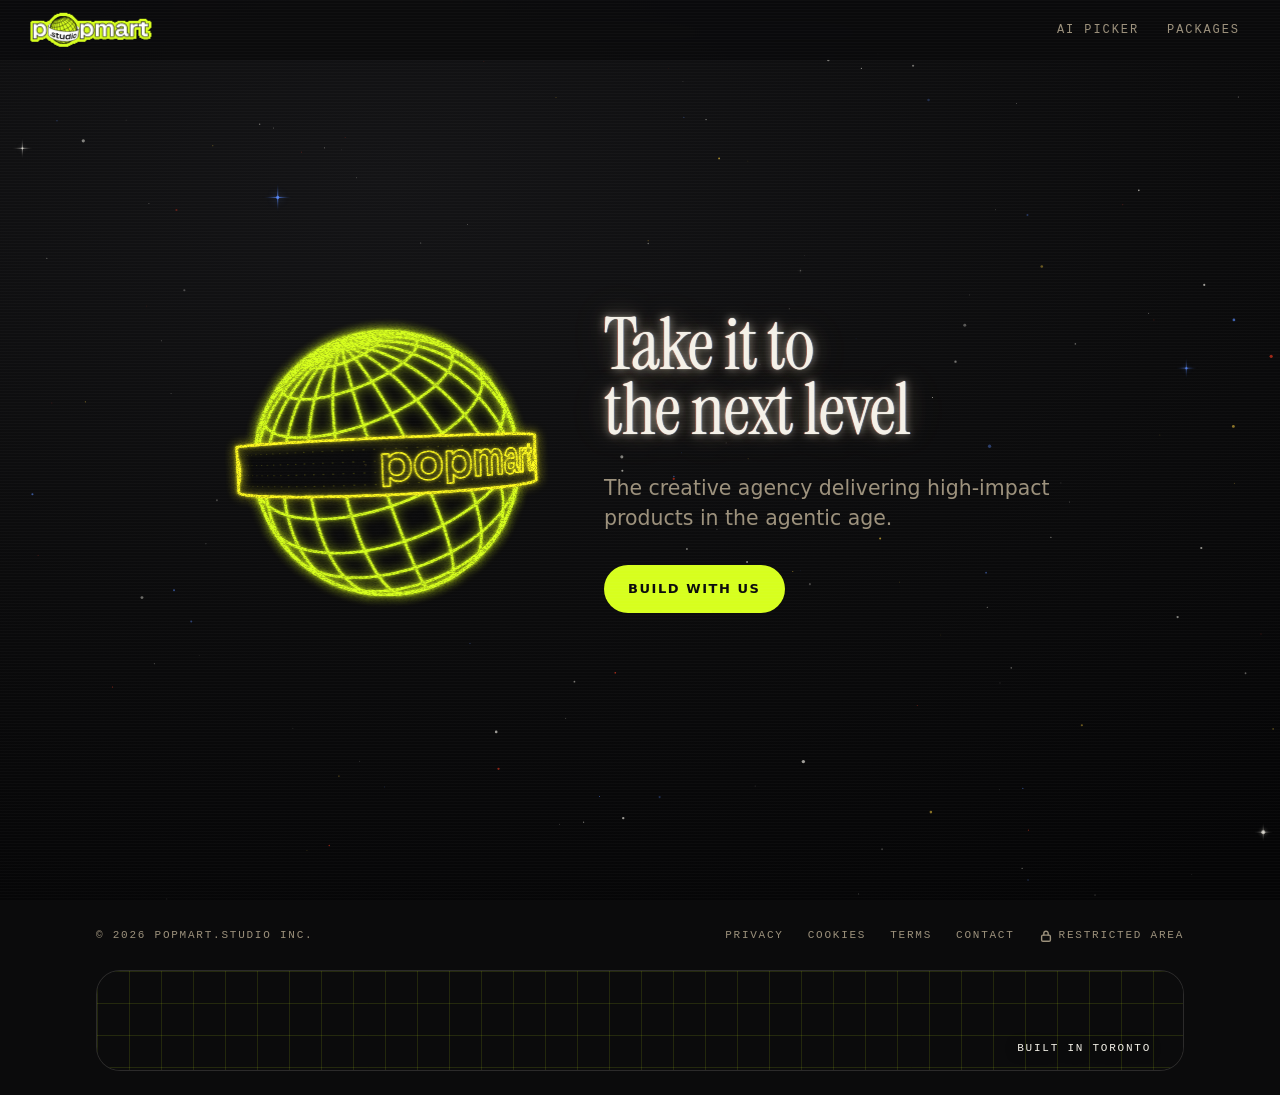
==== commit c1ccf355: "Deploy main site build c70c4e4 (packages: email inquiry per package with the flicker-to-dark confirm" ====
--- a/index.html
+++ b/index.html
@@ -21,10 +21,10 @@
     <script type="application/ld+json">{"@context":"https://schema.org","@type":"Organization","name":"popmart.studio inc.","url":"https://popmart.studio/","email":"hello@popmart.studio","address":{"@type":"PostalAddress","addressLocality":"Toronto","addressRegion":"ON","addressCountry":"CA"}}</script>
     <meta name="color-scheme" content="dark" />
     <link rel="icon" type="image/svg+xml" href="data:image/svg+xml,%3Csvg%20xmlns%3D%22http%3A%2F%2Fwww.w3.org%2F2000%2Fsvg%22%20viewBox%3D%220%200%2032%2032%22%3E%3Crect%20width%3D%2232%22%20height%3D%2232%22%20rx%3D%227%22%20fill%3D%22%230B0B0C%22%2F%3E%3Cg%20fill%3D%22none%22%20stroke%3D%22%23FFFB1F%22%20stroke-width%3D%221.8%22%20transform%3D%22rotate%28-18%2016%2016%29%22%3E%3Ccircle%20cx%3D%2216%22%20cy%3D%2216%22%20r%3D%2211.5%22%2F%3E%3Cellipse%20cx%3D%2216%22%20cy%3D%2216%22%20rx%3D%225%22%20ry%3D%2211.5%22%2F%3E%3Cpath%20d%3D%22M16%204.5v23M4.5%2016h23M6.3%2010h19.4M6.3%2022h19.4%22%2F%3E%3C%2Fg%3E%3C%2Fsvg%3E" />
-    <script type="module" crossorigin src="./assets/main-CV2meQPb.js"></script>
-    <link rel="modulepreload" crossorigin href="./assets/common-6hkWKhL-.js">
-    <link rel="modulepreload" crossorigin href="./assets/globe-host-BK8-yzWv.js">
-    <link rel="stylesheet" crossorigin href="./assets/common-Bo-455IQ.css">
+    <script type="module" crossorigin src="./assets/main-DMBq79gG.js"></script>
+    <link rel="modulepreload" crossorigin href="./assets/common-CA646Sy-.js">
+    <link rel="modulepreload" crossorigin href="./assets/globe-host-dyceeLtV.js">
+    <link rel="stylesheet" crossorigin href="./assets/common-D0SagYYy.css">
   </head>
   <body>
     <div id="app"></div>
--- a/assets/common-D0SagYYy.css
+++ b/assets/common-D0SagYYy.css
@@ -0,0 +1 @@
+@font-face{font-family:Instrument Serif;font-style:normal;font-display:block;font-weight:400;src:url(../fonts/instrument-serif-latin-400-normal.woff2)format("woff2");unicode-range:U+??,U+131,U+152-153,U+2BB-2BC,U+2C6,U+2DA,U+2DC,U+304,U+308,U+329,U+2000-206F,U+20AC,U+2122,U+2191,U+2193,U+2212,U+2215,U+FEFF,U+FFFD}@font-face{font-family:Instrument Serif;font-style:normal;font-display:block;font-weight:400;src:url(../fonts/instrument-serif-latin-ext-400-normal.woff2)format("woff2");unicode-range:U+100-2BA,U+2BD-2C5,U+2C7-2CC,U+2CE-2D7,U+2DD-2FF,U+304,U+308,U+329,U+1D00-1DBF,U+1E00-1E9F,U+1EF2-1EFF,U+2020,U+20A0-20AB,U+20AD-20C0,U+2113,U+2C60-2C7F,U+A720-A7FF}:root{--pm-night:#0b0b0c;--pm-cream:#f4f1e8;--pm-muted:#9c917c;--pm-lime:#d7ff1e;--pm-line:#f4f1e824;--pm-serif:"Instrument Serif", Georgia, "Times New Roman", serif;--pm-sans:Inter, system-ui, -apple-system, "Segoe UI", sans-serif;--pm-mono:"IBM Plex Mono", ui-monospace, Menlo, Consolas, monospace;--pm-gutter-l:max(16px, env(safe-area-inset-left,0px));--pm-gutter-r:max(16px, env(safe-area-inset-right,0px));--lightningcss-light: ;--lightningcss-dark:initial;color-scheme:dark}html{scroll-behavior:smooth}@media (prefers-reduced-motion:reduce){html{scroll-behavior:auto}}body{background:radial-gradient(120% 90% at 30% 20%, #141416 0%, var(--pm-night) 55%, #050506 100%) fixed;background-color:var(--pm-night);color:var(--pm-cream);font:400 17px/1.55 var(--pm-sans);-webkit-font-smoothing:antialiased;margin:0;overflow-x:hidden}body:after{content:"";pointer-events:none;z-index:5;background:repeating-linear-gradient(#ffffff06 0 1px,#0000 1px 3px);position:fixed;inset:0}#app{position:relative}.pm-sky{z-index:0;width:100%;height:100%;display:block;position:fixed;inset:0}.pm-top,main,.pm-foot{z-index:1;position:relative}a{color:inherit}a:focus-visible,.pm-globe:focus-visible{outline:2px solid var(--pm-cream);outline-offset:4px;border-radius:6px}.pm-top{z-index:4;padding-block:max(8px, env(safe-area-inset-top,0px)) 8px;padding-left:max(28px, env(safe-area-inset-left,0px));padding-right:max(28px, env(safe-area-inset-right,0px));-webkit-backdrop-filter:blur(12px);backdrop-filter:blur(12px);background:#0b0b0cf0;justify-content:space-between;align-items:center;gap:16px;display:flex;position:sticky;top:0}.pm-logo{line-height:0;display:block}.pm-logo>svg{width:auto;height:30px;display:block}@media (width>=640px){.pm-logo>svg{height:38px}}.pm-nav{gap:4px;display:flex}.pm-nav a{min-height:44px;font:500 12px/1 var(--pm-mono);letter-spacing:.16em;text-transform:uppercase;white-space:nowrap;color:var(--pm-muted);align-items:center;padding:0 12px;text-decoration:none;display:inline-flex}.pm-nav a:hover{color:var(--pm-cream)}.pm-nav .pm-members{border:1px solid var(--pm-line);color:var(--pm-cream);border-radius:999px}.pm-hero{--pm-globe:clamp(260px, 28vw, 420px);box-sizing:border-box;grid-template-columns:var(--pm-globe) minmax(0, max-content);max-width:1120px;min-height:calc(100svh - 70px);padding-block:24px 48px;padding-left:var(--pm-gutter-l);padding-right:var(--pm-gutter-r);justify-content:center;align-items:center;gap:clamp(16px,3vw,48px);margin:0 auto;display:grid}.pm-globe{aspect-ratio:1;cursor:pointer;opacity:0;border-radius:50%;width:100%;max-width:100%;transition:opacity .45s ease-out;display:block}.pm-globe.is-ready{opacity:1}@media (prefers-reduced-motion:reduce){.pm-globe{transition:none}}.pm-copy{flex-direction:column;gap:clamp(20px,3.5vh,36px);min-width:0;display:flex}.pm-title{font:400 clamp(44px, 5.6vw, 92px)/.9 var(--pm-serif);letter-spacing:-.015em;text-wrap:balance;margin:0}.pm-title,.pm-glow{text-shadow:0 0 1px #fffff5e6,0 0 8px #fff8e18c,0 0 22px #ffecc852,0 0 48px #ffd6a02e,-1px 0 #ff3c2859,1px 0 #508cff4d}.pm-sub{max-width:36ch;color:var(--pm-muted);text-wrap:pretty;margin:0;font-size:clamp(17px,1.6vw,22px);line-height:1.45}.pm-ctas{flex-wrap:wrap;align-items:center;gap:12px 20px;margin:0;display:flex}.pm-btn{background:var(--pm-lime);min-height:48px;color:var(--pm-night);font:700 13px/1 var(--pm-sans);letter-spacing:.12em;text-transform:uppercase;border-radius:999px;align-items:center;padding:0 24px;text-decoration:none;display:inline-flex}.pm-btn:hover{background:var(--pm-cream)}.pm-link{min-height:44px;color:var(--pm-cream);text-underline-offset:5px;-webkit-text-decoration-color:var(--pm-muted);text-decoration-color:var(--pm-muted);align-items:center;font-size:16px;display:inline-flex}.pm-kicker{font:500 12px/1.4 var(--pm-mono);letter-spacing:.18em;text-transform:uppercase;color:var(--pm-lime);margin:0}.pm-wrap{box-sizing:border-box;max-width:880px;padding-left:var(--pm-gutter-l);padding-right:var(--pm-gutter-r);margin:0 auto}.pm-wrap-wide{max-width:1120px}.pm-center{text-align:center;flex-direction:column;align-items:center;display:flex}.pm-h2{font:400 clamp(44px, 7vw, 104px)/.95 var(--pm-serif);letter-spacing:-.01em;text-wrap:balance;margin:0}.pm-statement{max-width:44ch;font:400 clamp(17px, 1.6vw, 21px)/1.5 var(--pm-sans);color:var(--pm-muted);text-wrap:balance;margin:20px auto 0}@media (width>=900px){.pm-statement{white-space:nowrap;max-width:none;font-size:clamp(20px,1.7vw,24px)}}.pm-center .pm-ctas{justify-content:center;margin-top:36px}.pm-email{font:500 15px/1.4 var(--pm-mono);color:var(--pm-cream);-webkit-user-select:all;user-select:all;overflow-wrap:anywhere}.pm-packages{padding-block:clamp(40px,8vh,96px) clamp(64px,12vh,128px)}.pm-cards{grid-template-columns:repeat(3,minmax(0,1fr));align-items:stretch;gap:20px;margin-top:clamp(48px,8vh,88px);display:grid}.pm-card{grid-row:span 6;grid-template-rows:subgrid;border:1px solid var(--pm-line);background:#141416d1;border-radius:24px;row-gap:16px;min-width:0;padding:28px 24px 24px;scroll-margin-top:24px;display:grid}.pm-card:hover,.pm-card:focus-within,.pm-card:target{border-color:var(--pm-lime)}.pm-card-kind{font:500 12px/1.4 var(--pm-mono);letter-spacing:.16em;text-transform:uppercase;color:var(--pm-lime);gap:12px;margin:0;display:flex}.pm-card-kind span{color:var(--pm-muted);font-variant-numeric:tabular-nums}.pm-card-name{font:400 clamp(56px, 6vw, 80px)/.9 var(--pm-serif);margin:0}.pm-card-who{text-wrap:pretty;margin:0;font-size:17px;line-height:1.5}.pm-card-list{border-top:1px solid var(--pm-line);padding-top:16px}.pm-card-adds{font:500 12px/1.4 var(--pm-mono);letter-spacing:.12em;text-transform:uppercase;color:var(--pm-muted);margin:0 0 12px}.pm-card ul{gap:14px;margin:0;padding:0;list-style:none;display:grid}.pm-card li{color:var(--pm-muted);gap:2px;padding-left:22px;font-size:15px;line-height:1.45;display:grid;position:relative}.pm-card li:before{content:"";background:var(--pm-lime);border-radius:50%;width:9px;height:9px;position:absolute;top:6px;left:0}.pm-card li strong{color:var(--pm-cream);font-size:16px;font-weight:600}.pm-card-get{border-top:1px solid var(--pm-line);gap:4px;margin:0;padding-top:16px;font-size:16px;font-weight:600;display:grid}.pm-card-get span{font:500 11px/1.4 var(--pm-mono);letter-spacing:.16em;text-transform:uppercase;color:var(--pm-lime)}.pm-card-cta{cursor:pointer;border:0;justify-content:center;width:100%}.pm-card-act{align-content:start;min-width:0;display:grid}.pm-card-act .pm-card-cta[hidden]{display:none}.pm-note{text-align:center;color:var(--pm-muted);margin:32px 0 0}.pm-ask{gap:8px;display:grid;position:relative}.pm-ask[hidden]{display:none}.pm-ask-pill{border:2px solid var(--pm-lime);border-radius:999px;align-items:center;gap:4px;margin-right:48px;padding:3px;display:flex}.pm-ask-pill:focus-within{border-color:var(--pm-cream)}.pm-ask-pill input{width:0;min-width:0;min-height:40px;color:var(--pm-cream);font:400 16px/1 var(--pm-sans);background:0 0;border:0;flex:1;padding:0 14px}.pm-ask-pill input::placeholder{color:var(--pm-muted)}.pm-ask-pill input:focus{outline:none}.pm-ask-pill button{background:var(--pm-lime);min-height:40px;color:var(--pm-night);font:700 13px/1 var(--pm-sans);letter-spacing:.12em;text-transform:uppercase;cursor:pointer;border:0;border-radius:999px;padding:0 18px}.pm-ask-pill button:hover{background:var(--pm-cream)}.pm-ask-pill button:disabled{opacity:.6;cursor:progress}.pm-ask-close{border:1px solid var(--pm-line);width:44px;height:44px;color:var(--pm-muted);font:400 22px/1 var(--pm-sans);cursor:pointer;background:0 0;border-radius:50%;position:absolute;top:0;right:0}.pm-ask-close:hover{color:var(--pm-cream);border-color:var(--pm-cream)}.pm-ask button:focus-visible{outline:2px solid var(--pm-cream);outline-offset:3px}.pm-ask-status{min-height:1.4em;color:var(--pm-muted);margin:0;font-size:14px}.pm-ask-status:empty{min-height:0}.pm-sent :is(.pm-top,main,.pm-foot){pointer-events:none;animation:1.6s forwards pm-flicker-out}@keyframes pm-flicker-out{0%{opacity:1}4%{opacity:.25}8%{opacity:1}15%{opacity:0}19%{opacity:.85}30%{opacity:0}33%{opacity:.6}39%{opacity:.1}45%{opacity:.45}to{opacity:0;visibility:hidden}}.pm-crawl{z-index:40;position:fixed;inset:0;overflow:hidden}.pm-crawl[hidden]{display:none}.pm-crawl-stage{perspective:340px;perspective-origin:50% 30%;position:absolute;inset:0;-webkit-mask-image:linear-gradient(#0000 0%,#000 40%);mask-image:linear-gradient(#0000 0%,#000 40%)}.pm-crawl-text{transform-origin:50% 0;width:min(86vw,760px);font:400 clamp(34px, 5vw, 64px)/1.15 var(--pm-serif);text-align:center;text-wrap:balance;color:var(--pm-lime);margin:0;animation:14s linear forwards pm-crawl;position:absolute;top:100%;left:50%;translate:-50%}@keyframes pm-crawl{0%{transform:rotateX(28deg)translateY(0)}to{transform:rotateX(28deg)translateY(-260vh)}}.pm-crawl-back{bottom:max(32px, env(safe-area-inset-bottom,0px));cursor:pointer;opacity:0;border:0;animation:.6s 4s forwards pm-fade-in;position:absolute;left:50%;translate:-50%}@keyframes pm-fade-in{to{opacity:1}}@media (prefers-reduced-motion:reduce){.pm-sent :is(.pm-top,main,.pm-foot){opacity:0;visibility:hidden;animation:none}.pm-crawl-text{animation:none;top:50%;transform:translate(-50%,-50%)}.pm-crawl-stage{-webkit-mask-image:none;mask-image:none}.pm-crawl-back{opacity:1;animation:none}}.pm-legal{padding-block:clamp(40px,8vh,96px)}.pm-legal .pm-legal-updated{margin-left:0}.pm-legal-part{max-width:65ch;margin-top:48px;scroll-margin-top:96px}.pm-legal-part h2{font:400 clamp(30px, 4vw, 40px)/1.1 var(--pm-serif);margin:0 0 12px}.pm-legal-part p{color:var(--pm-cream);margin:0 0 14px}.pm-legal-part a{color:var(--pm-lime)}.pm-foot{padding-block:24px max(24px, env(safe-area-inset-bottom,0px))}.pm-city{border:1px solid var(--pm-line);background:var(--pm-night);border-radius:24px;height:max(80px,11svh);position:relative;overflow:hidden}.pm-city-map{width:100%;height:100%;display:block}.pm-city-title{font:500 11px/1.4 var(--pm-mono);letter-spacing:.16em;text-transform:uppercase;color:var(--pm-cream);text-shadow:none;pointer-events:none;filter:drop-shadow(0 1px 6px #000c);margin:0;position:absolute;bottom:clamp(8px,14%,18px);right:clamp(12px,3%,32px)}.pm-city-credit{color:#f4f1e8cc;pointer-events:none;background:#0b0b0cb3;border-radius:999px;margin:0;padding:2px 8px;font-size:10px;position:absolute;bottom:8px;left:10px}.pm-foot-row{font:500 11px/1.4 var(--pm-mono);letter-spacing:.16em;text-transform:uppercase;color:var(--pm-muted);flex-wrap:wrap;justify-content:space-between;align-items:center;gap:8px 24px;margin-bottom:12px;display:flex}.pm-foot-name{margin:0}.pm-foot-links{flex-wrap:wrap;gap:0 4px;margin-inline:-10px;display:flex}.pm-foot-links a,.pm-foot-links .pm-copybtn{min-height:44px;color:var(--pm-muted);align-items:center;gap:6px;padding:0 10px;text-decoration:none;display:inline-flex}.pm-foot-links a:hover,.pm-foot-links .pm-copybtn:hover{color:var(--pm-cream)}.pm-lock{display:inline-flex}.pm-copybtn{font:inherit;letter-spacing:inherit;text-transform:inherit;color:inherit;cursor:pointer;background:0 0;border:0;margin:0;position:relative}.pm-copy-done{opacity:0;color:var(--pm-lime);transition:opacity .15s,transform .15s;display:inline-flex;position:absolute;left:calc(100% - 8px);transform:scale(.6)}.pm-copybtn.is-copied .pm-copy-done{opacity:1;transform:none}.pm-copy-tip{color:var(--pm-cream);font:500 12px/1.2 var(--pm-sans);letter-spacing:0;text-transform:none;white-space:nowrap;opacity:0;pointer-events:none;background:#262624;border:1px solid #f4f1e824;border-radius:8px;padding:6px 10px;transition:opacity .15s,translate .15s;position:absolute;bottom:calc(100% + 6px);left:50%;translate:-50% 4px;box-shadow:0 6px 18px #00000073}.pm-copy-tip:empty{display:none}.pm-copybtn.is-copied .pm-copy-tip,.pm-copybtn.is-shown .pm-copy-tip{opacity:1;translate:-50%}.pm-copybtn:focus-visible{outline:2px solid var(--pm-cream);outline-offset:2px;border-radius:6px}.pm-copy-inline{color:var(--pm-lime);text-underline-offset:3px;align-items:center;gap:4px;padding:0;text-decoration:underline;display:inline-flex}.pm-copy-inline .pm-copy-done{left:calc(100% + 4px)}@media (width<=640px){.pm-foot-row{text-align:center;flex-direction:column;justify-content:center;gap:12px}.pm-foot-links{justify-content:center;gap:4px 20px;max-width:340px;margin-inline:0}}@media (width<=900px){.pm-hero{text-align:center;grid-template-columns:minmax(0,1fr);align-content:center;justify-items:center;min-height:auto;padding-block:32px 64px}.pm-globe{width:min(62vw,330px)}.pm-title{font-size:clamp(48px,13vw,84px)}.pm-copy{align-items:center;width:100%}.pm-hero .pm-ctas{justify-content:center}}@media (width<=480px){.pm-top{padding-left:max(20px, env(safe-area-inset-left,0px));padding-right:max(12px, env(safe-area-inset-right,0px))}.pm-nav a{letter-spacing:.1em;padding:0 10px}}@media (width<=360px){.pm-top{padding-left:max(14px, env(safe-area-inset-left,0px))}.pm-nav{gap:0}.pm-nav a{letter-spacing:.06em;padding:0 7px}}@media (width<=900px){.pm-cards{grid-template-columns:minmax(0,1fr);max-width:520px;margin-inline:auto}}
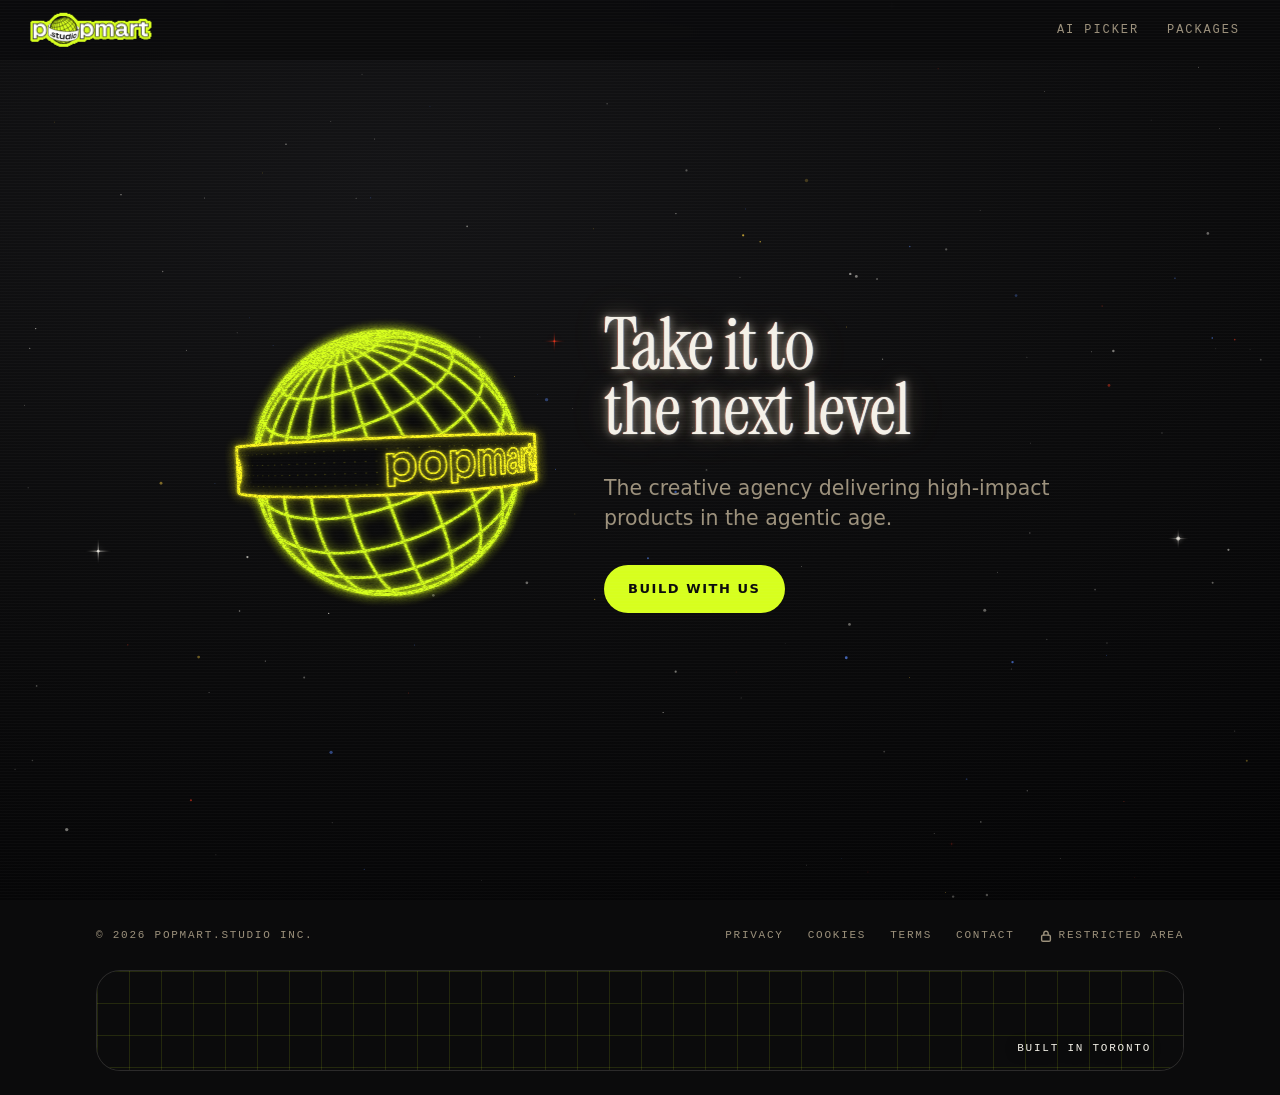
==== commit 1b97c461: "Deploy main site build c01df08 (one-step sign-in from the restricted area, hologram scan beams and s" ====
--- a/index.html
+++ b/index.html
@@ -21,10 +21,11 @@
     <script type="application/ld+json">{"@context":"https://schema.org","@type":"Organization","name":"popmart.studio inc.","url":"https://popmart.studio/","email":"hello@popmart.studio","address":{"@type":"PostalAddress","addressLocality":"Toronto","addressRegion":"ON","addressCountry":"CA"}}</script>
     <meta name="color-scheme" content="dark" />
     <link rel="icon" type="image/svg+xml" href="data:image/svg+xml,%3Csvg%20xmlns%3D%22http%3A%2F%2Fwww.w3.org%2F2000%2Fsvg%22%20viewBox%3D%220%200%2032%2032%22%3E%3Crect%20width%3D%2232%22%20height%3D%2232%22%20rx%3D%227%22%20fill%3D%22%230B0B0C%22%2F%3E%3Cg%20fill%3D%22none%22%20stroke%3D%22%23FFFB1F%22%20stroke-width%3D%221.8%22%20transform%3D%22rotate%28-18%2016%2016%29%22%3E%3Ccircle%20cx%3D%2216%22%20cy%3D%2216%22%20r%3D%2211.5%22%2F%3E%3Cellipse%20cx%3D%2216%22%20cy%3D%2216%22%20rx%3D%225%22%20ry%3D%2211.5%22%2F%3E%3Cpath%20d%3D%22M16%204.5v23M4.5%2016h23M6.3%2010h19.4M6.3%2022h19.4%22%2F%3E%3C%2Fg%3E%3C%2Fsvg%3E" />
-    <script type="module" crossorigin src="./assets/main-DMBq79gG.js"></script>
-    <link rel="modulepreload" crossorigin href="./assets/common-CA646Sy-.js">
-    <link rel="modulepreload" crossorigin href="./assets/globe-host-dyceeLtV.js">
-    <link rel="stylesheet" crossorigin href="./assets/common-D0SagYYy.css">
+    <script type="module" crossorigin src="./assets/main-BdwcYEpg.js"></script>
+    <link rel="modulepreload" crossorigin href="./assets/common-B9Uq7RHL.js">
+    <link rel="modulepreload" crossorigin href="./assets/preload-helper-CRzLMJPS.js">
+    <link rel="modulepreload" crossorigin href="./assets/globe-host-DNPELI4u.js">
+    <link rel="stylesheet" crossorigin href="./assets/common-DVCIVugc.css">
   </head>
   <body>
     <div id="app"></div>
--- a/assets/common-DVCIVugc.css
+++ b/assets/common-DVCIVugc.css
@@ -0,0 +1 @@
+@font-face{font-family:Instrument Serif;font-style:normal;font-display:block;font-weight:400;src:url(../fonts/instrument-serif-latin-400-normal.woff2)format("woff2");unicode-range:U+??,U+131,U+152-153,U+2BB-2BC,U+2C6,U+2DA,U+2DC,U+304,U+308,U+329,U+2000-206F,U+20AC,U+2122,U+2191,U+2193,U+2212,U+2215,U+FEFF,U+FFFD}@font-face{font-family:Instrument Serif;font-style:normal;font-display:block;font-weight:400;src:url(../fonts/instrument-serif-latin-ext-400-normal.woff2)format("woff2");unicode-range:U+100-2BA,U+2BD-2C5,U+2C7-2CC,U+2CE-2D7,U+2DD-2FF,U+304,U+308,U+329,U+1D00-1DBF,U+1E00-1E9F,U+1EF2-1EFF,U+2020,U+20A0-20AB,U+20AD-20C0,U+2113,U+2C60-2C7F,U+A720-A7FF}:root{--pm-night:#0b0b0c;--pm-cream:#f4f1e8;--pm-muted:#9c917c;--pm-lime:#d7ff1e;--pm-line:#f4f1e824;--pm-serif:"Instrument Serif", Georgia, "Times New Roman", serif;--pm-sans:Inter, system-ui, -apple-system, "Segoe UI", sans-serif;--pm-mono:"IBM Plex Mono", ui-monospace, Menlo, Consolas, monospace;--pm-gutter-l:max(16px, env(safe-area-inset-left,0px));--pm-gutter-r:max(16px, env(safe-area-inset-right,0px));--lightningcss-light: ;--lightningcss-dark:initial;color-scheme:dark}html{scroll-behavior:smooth}@media (prefers-reduced-motion:reduce){html{scroll-behavior:auto}}body{background:radial-gradient(120% 90% at 30% 20%, #141416 0%, var(--pm-night) 55%, #050506 100%) fixed;background-color:var(--pm-night);color:var(--pm-cream);font:400 17px/1.55 var(--pm-sans);-webkit-font-smoothing:antialiased;margin:0;overflow-x:hidden}body:after{content:"";pointer-events:none;z-index:5;background:repeating-linear-gradient(#ffffff06 0 1px,#0000 1px 3px);position:fixed;inset:0}#app{position:relative}.pm-sky{z-index:0;width:100%;height:100%;display:block;position:fixed;inset:0}.pm-top,main,.pm-foot{z-index:1;position:relative}a{color:inherit}a:focus-visible,.pm-globe:focus-visible{outline:2px solid var(--pm-cream);outline-offset:4px;border-radius:6px}.pm-top{z-index:4;padding-block:max(8px, env(safe-area-inset-top,0px)) 8px;padding-left:max(28px, env(safe-area-inset-left,0px));padding-right:max(28px, env(safe-area-inset-right,0px));-webkit-backdrop-filter:blur(12px);backdrop-filter:blur(12px);background:#0b0b0cf0;justify-content:space-between;align-items:center;gap:16px;display:flex;position:sticky;top:0}.pm-logo{line-height:0;display:block}.pm-logo>svg{width:auto;height:30px;display:block}@media (width>=640px){.pm-logo>svg{height:38px}}.pm-nav{gap:4px;display:flex}.pm-nav a{min-height:44px;font:500 12px/1 var(--pm-mono);letter-spacing:.16em;text-transform:uppercase;white-space:nowrap;color:var(--pm-muted);align-items:center;padding:0 12px;text-decoration:none;display:inline-flex}.pm-nav a:hover{color:var(--pm-cream)}.pm-nav .pm-members{border:1px solid var(--pm-line);color:var(--pm-cream);border-radius:999px}.pm-hero{--pm-globe:clamp(260px, 28vw, 420px);box-sizing:border-box;grid-template-columns:var(--pm-globe) minmax(0, max-content);max-width:1120px;min-height:calc(100svh - 70px);padding-block:24px 48px;padding-left:var(--pm-gutter-l);padding-right:var(--pm-gutter-r);justify-content:center;align-items:center;gap:clamp(16px,3vw,48px);margin:0 auto;display:grid}.pm-globe{aspect-ratio:1;cursor:pointer;opacity:0;border-radius:50%;width:100%;max-width:100%;transition:opacity .45s ease-out;display:block}.pm-globe.is-ready{opacity:1}@media (prefers-reduced-motion:reduce){.pm-globe{transition:none}}.pm-copy{flex-direction:column;gap:clamp(20px,3.5vh,36px);min-width:0;display:flex}.pm-title{font:400 clamp(44px, 5.6vw, 92px)/.9 var(--pm-serif);letter-spacing:-.015em;text-wrap:balance;margin:0}.pm-title,.pm-glow{text-shadow:0 0 1px #fffff5e6,0 0 8px #fff8e18c,0 0 22px #ffecc852,0 0 48px #ffd6a02e,-1px 0 #ff3c2859,1px 0 #508cff4d}.pm-sub{max-width:36ch;color:var(--pm-muted);text-wrap:pretty;margin:0;font-size:clamp(17px,1.6vw,22px);line-height:1.45}.pm-ctas{flex-wrap:wrap;align-items:center;gap:12px 20px;margin:0;display:flex}.pm-btn{background:var(--pm-lime);min-height:48px;color:var(--pm-night);font:700 13px/1 var(--pm-sans);letter-spacing:.12em;text-transform:uppercase;border-radius:999px;align-items:center;padding:0 24px;text-decoration:none;display:inline-flex}.pm-btn:hover{background:var(--pm-cream)}.pm-link{min-height:44px;color:var(--pm-cream);text-underline-offset:5px;-webkit-text-decoration-color:var(--pm-muted);text-decoration-color:var(--pm-muted);align-items:center;font-size:16px;display:inline-flex}.pm-kicker{font:500 12px/1.4 var(--pm-mono);letter-spacing:.18em;text-transform:uppercase;color:var(--pm-lime);margin:0}.pm-wrap{box-sizing:border-box;max-width:880px;padding-left:var(--pm-gutter-l);padding-right:var(--pm-gutter-r);margin:0 auto}.pm-wrap-wide{max-width:1120px}.pm-center{text-align:center;flex-direction:column;align-items:center;display:flex}.pm-h2{font:400 clamp(44px, 7vw, 104px)/.95 var(--pm-serif);letter-spacing:-.01em;text-wrap:balance;margin:0}.pm-statement{max-width:44ch;font:400 clamp(17px, 1.6vw, 21px)/1.5 var(--pm-sans);color:var(--pm-muted);text-wrap:balance;margin:20px auto 0}@media (width>=900px){.pm-statement{white-space:nowrap;max-width:none;font-size:clamp(20px,1.7vw,24px)}}.pm-center .pm-ctas{justify-content:center;margin-top:36px}.pm-email{font:500 15px/1.4 var(--pm-mono);color:var(--pm-cream);-webkit-user-select:all;user-select:all;overflow-wrap:anywhere}.pm-packages{padding-block:clamp(40px,8vh,96px) clamp(64px,12vh,128px)}.pm-cards{grid-template-columns:repeat(3,minmax(0,1fr));align-items:stretch;gap:20px;margin-top:clamp(48px,8vh,88px);display:grid}.pm-card{grid-row:span 6;grid-template-rows:subgrid;border:1px solid var(--pm-line);background:#141416d1;border-radius:24px;row-gap:16px;min-width:0;padding:28px 24px 24px;scroll-margin-top:24px;display:grid}.pm-card:hover,.pm-card:focus-within,.pm-card:target{border-color:var(--pm-lime)}.pm-card-kind{font:500 12px/1.4 var(--pm-mono);letter-spacing:.16em;text-transform:uppercase;color:var(--pm-lime);gap:12px;margin:0;display:flex}.pm-card-kind span{color:var(--pm-muted);font-variant-numeric:tabular-nums}.pm-card-name{font:400 clamp(56px, 6vw, 80px)/.9 var(--pm-serif);margin:0}.pm-card-who{text-wrap:pretty;margin:0;font-size:17px;line-height:1.5}.pm-card-list{border-top:1px solid var(--pm-line);padding-top:16px}.pm-card-adds{font:500 12px/1.4 var(--pm-mono);letter-spacing:.12em;text-transform:uppercase;color:var(--pm-muted);margin:0 0 12px}.pm-card ul{gap:14px;margin:0;padding:0;list-style:none;display:grid}.pm-card li{color:var(--pm-muted);gap:2px;padding-left:22px;font-size:15px;line-height:1.45;display:grid;position:relative}.pm-card li:before{content:"";background:var(--pm-lime);border-radius:50%;width:9px;height:9px;position:absolute;top:6px;left:0}.pm-card li strong{color:var(--pm-cream);font-size:16px;font-weight:600}.pm-card-get{border-top:1px solid var(--pm-line);gap:4px;margin:0;padding-top:16px;font-size:16px;font-weight:600;display:grid}.pm-card-get span{font:500 11px/1.4 var(--pm-mono);letter-spacing:.16em;text-transform:uppercase;color:var(--pm-lime)}.pm-card-cta{cursor:pointer;border:0;justify-content:center;width:100%}.pm-card-act{align-content:start;min-width:0;display:grid}.pm-card-act .pm-card-cta[hidden]{display:none}.pm-note{text-align:center;color:var(--pm-muted);margin:32px 0 0}.pm-ask{gap:8px;display:grid;position:relative}.pm-ask[hidden]{display:none}.pm-ask-pill{border:2px solid var(--pm-lime);border-radius:999px;align-items:center;gap:4px;padding:3px;display:flex}.pm-ask-pill:focus-within{border-color:var(--pm-cream)}.pm-ask-pill input{width:0;min-width:0;min-height:40px;color:var(--pm-cream);font:400 16px/1 var(--pm-sans);background:0 0;border:0;flex:1;padding:0 14px}.pm-ask-pill input::placeholder{color:var(--pm-muted)}.pm-ask-pill input:focus{outline:none}.pm-ask-pill button{background:var(--pm-lime);min-height:40px;color:var(--pm-night);font:700 13px/1 var(--pm-sans);letter-spacing:.12em;text-transform:uppercase;cursor:pointer;border:0;border-radius:999px;padding:0 18px}.pm-ask-pill button:hover{background:var(--pm-cream)}.pm-ask-pill button:disabled{opacity:.6;cursor:progress}.pm-ask button:focus-visible{outline:2px solid var(--pm-cream);outline-offset:3px}.pm-ask-status{min-height:1.4em;color:var(--pm-muted);margin:0;font-size:14px}.pm-ask-status:empty{min-height:0}.pm-sent :is(.pm-top,main,.pm-foot){pointer-events:none;animation:1.2s forwards pm-flicker-out}@keyframes pm-flicker-out{0%{opacity:1}5%{opacity:.25}10%{opacity:1}18%{opacity:0}23%{opacity:.85}36%{opacity:0}40%{opacity:.6}47%{opacity:.1}54%{opacity:.45}to{opacity:0;visibility:hidden}}.pm-crawl{z-index:40;position:fixed;inset:0;overflow:hidden}.pm-crawl[hidden]{display:none}.pm-crawl-stage{perspective:300px;perspective-origin:50% 25%;transition:opacity .4s;position:absolute;inset:0;-webkit-mask-image:linear-gradient(#0000 0%,#000 45%);mask-image:linear-gradient(#0000 0%,#000 45%)}.pm-crawl-text{transform-origin:50% 0;text-align:justify;text-align-last:center;color:#ffd84a;width:min(80vw,640px);margin:0;font:700 clamp(28px,4.2vw,52px)/1.3 News Cycle,Arial Narrow,sans-serif;animation:3.2s linear forwards pm-crawl;position:absolute;top:62%;left:50%;translate:-50%}@keyframes pm-crawl{0%{transform:rotateX(26deg)translateY(0)}to{transform:rotateX(26deg)translateY(-95vh)}}.pm-jump{opacity:0;width:100%;height:100%;transition:opacity .3s;position:absolute;inset:0}.pm-crawl.is-jumping .pm-jump{opacity:1}.pm-crawl.is-jumping .pm-crawl-stage{opacity:0}@media (prefers-reduced-motion:reduce){.pm-sent :is(.pm-top,main,.pm-foot){opacity:0;visibility:hidden;animation:none}.pm-crawl-text{animation:none;top:50%;transform:translate(-50%,-50%)}.pm-crawl-stage{-webkit-mask-image:none;mask-image:none}}.pm-legal{padding-block:clamp(40px,8vh,96px)}.pm-legal .pm-legal-updated{margin-left:0}.pm-legal-part{max-width:65ch;margin-top:48px;scroll-margin-top:96px}.pm-legal-part h2{font:400 clamp(30px, 4vw, 40px)/1.1 var(--pm-serif);margin:0 0 12px}.pm-legal-part p{color:var(--pm-cream);margin:0 0 14px}.pm-legal-part a{color:var(--pm-lime)}.pm-foot{padding-block:24px max(24px, env(safe-area-inset-bottom,0px))}.pm-city{border:1px solid var(--pm-line);background:var(--pm-night);border-radius:24px;height:max(80px,11svh);position:relative;overflow:hidden}.pm-city-map{width:100%;height:100%;display:block}.pm-city-title{font:500 11px/1.4 var(--pm-mono);letter-spacing:.16em;text-transform:uppercase;color:var(--pm-cream);text-shadow:none;pointer-events:none;filter:drop-shadow(0 1px 6px #000c);margin:0;position:absolute;bottom:clamp(8px,14%,18px);right:clamp(12px,3%,32px)}.pm-city-credit{color:#f4f1e8cc;pointer-events:none;background:#0b0b0cb3;border-radius:999px;margin:0;padding:2px 8px;font-size:10px;position:absolute;bottom:8px;left:10px}.pm-foot-row{font:500 11px/1.4 var(--pm-mono);letter-spacing:.16em;text-transform:uppercase;color:var(--pm-muted);flex-wrap:wrap;justify-content:space-between;align-items:center;gap:8px 24px;margin-bottom:12px;display:flex}.pm-foot-name{margin:0}.pm-foot-links{flex-wrap:wrap;gap:0 4px;margin-inline:-10px;display:flex}.pm-foot-links a,.pm-foot-links .pm-copybtn{min-height:44px;color:var(--pm-muted);align-items:center;gap:6px;padding:0 10px;text-decoration:none;display:inline-flex}.pm-foot-links a:hover,.pm-foot-links .pm-copybtn:hover{color:var(--pm-cream)}.pm-lock{display:inline-flex}.pm-copybtn{font:inherit;letter-spacing:inherit;text-transform:inherit;color:inherit;cursor:pointer;background:0 0;border:0;margin:0;position:relative}.pm-copy-done{opacity:0;color:var(--pm-lime);transition:opacity .15s,transform .15s;display:inline-flex;position:absolute;left:calc(100% - 8px);transform:scale(.6)}.pm-copybtn.is-copied .pm-copy-done{opacity:1;transform:none}.pm-copy-tip{color:var(--pm-cream);font:500 12px/1.2 var(--pm-sans);letter-spacing:0;text-transform:none;white-space:nowrap;opacity:0;pointer-events:none;background:#262624;border:1px solid #f4f1e824;border-radius:8px;padding:6px 10px;transition:opacity .15s,translate .15s;position:absolute;bottom:calc(100% + 6px);left:50%;translate:-50% 4px;box-shadow:0 6px 18px #00000073}.pm-copy-tip:empty{display:none}.pm-copybtn.is-copied .pm-copy-tip,.pm-copybtn.is-shown .pm-copy-tip{opacity:1;translate:-50%}.pm-copybtn:focus-visible{outline:2px solid var(--pm-cream);outline-offset:2px;border-radius:6px}.pm-copy-inline{color:var(--pm-lime);text-underline-offset:3px;align-items:center;gap:4px;padding:0;text-decoration:underline;display:inline-flex}.pm-copy-inline .pm-copy-done{left:calc(100% + 4px)}@media (width<=640px){.pm-foot-row{text-align:center;flex-direction:column;justify-content:center;gap:12px}.pm-foot-links{justify-content:center;gap:4px 20px;max-width:340px;margin-inline:0}}@media (width<=900px){.pm-hero{text-align:center;grid-template-columns:minmax(0,1fr);align-content:center;justify-items:center;min-height:auto;padding-block:32px 64px}.pm-globe{width:min(62vw,330px)}.pm-title{font-size:clamp(48px,13vw,84px)}.pm-copy{align-items:center;width:100%}.pm-hero .pm-ctas{justify-content:center}}@media (width<=480px){.pm-top{padding-left:max(20px, env(safe-area-inset-left,0px));padding-right:max(12px, env(safe-area-inset-right,0px))}.pm-nav a{letter-spacing:.1em;padding:0 10px}}@media (width<=360px){.pm-top{padding-left:max(14px, env(safe-area-inset-left,0px))}.pm-nav{gap:0}.pm-nav a{letter-spacing:.06em;padding:0 7px}}@media (width<=900px){.pm-cards{grid-template-columns:minmax(0,1fr);max-width:520px;margin-inline:auto}}
